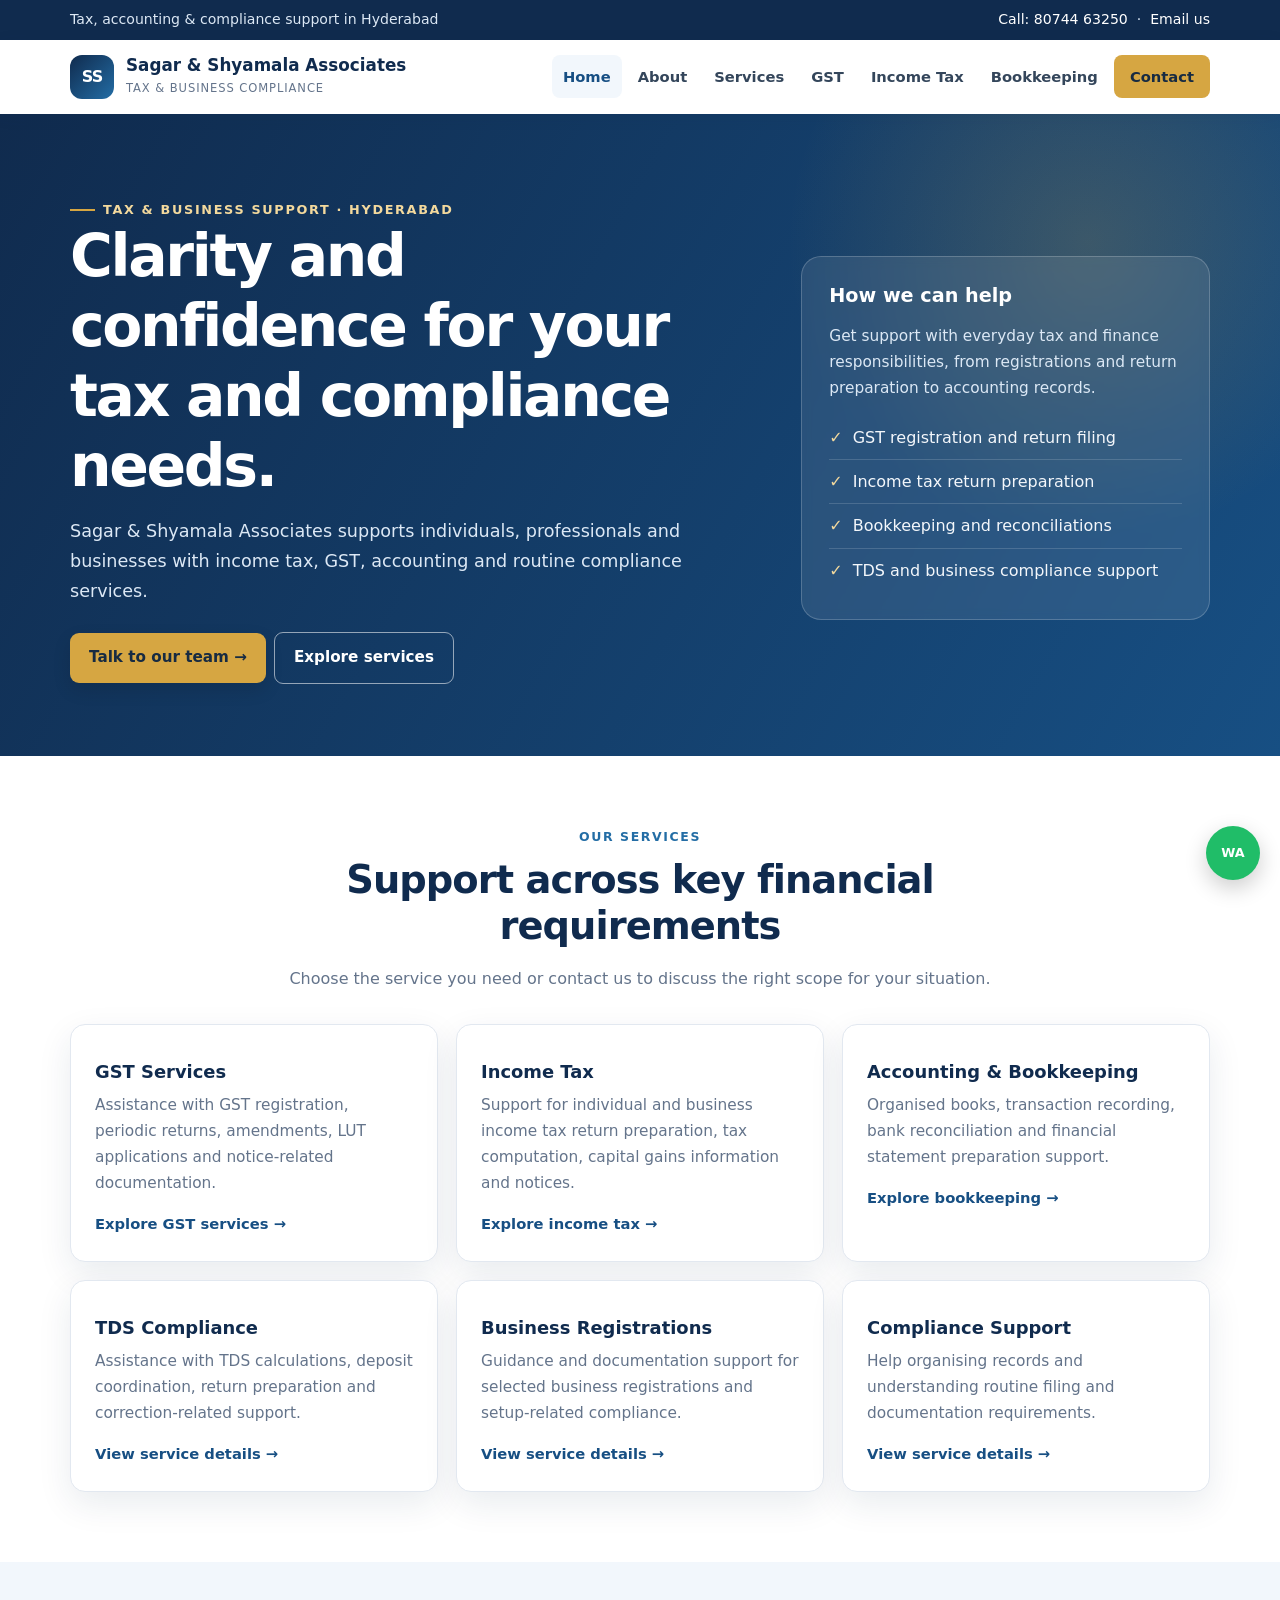
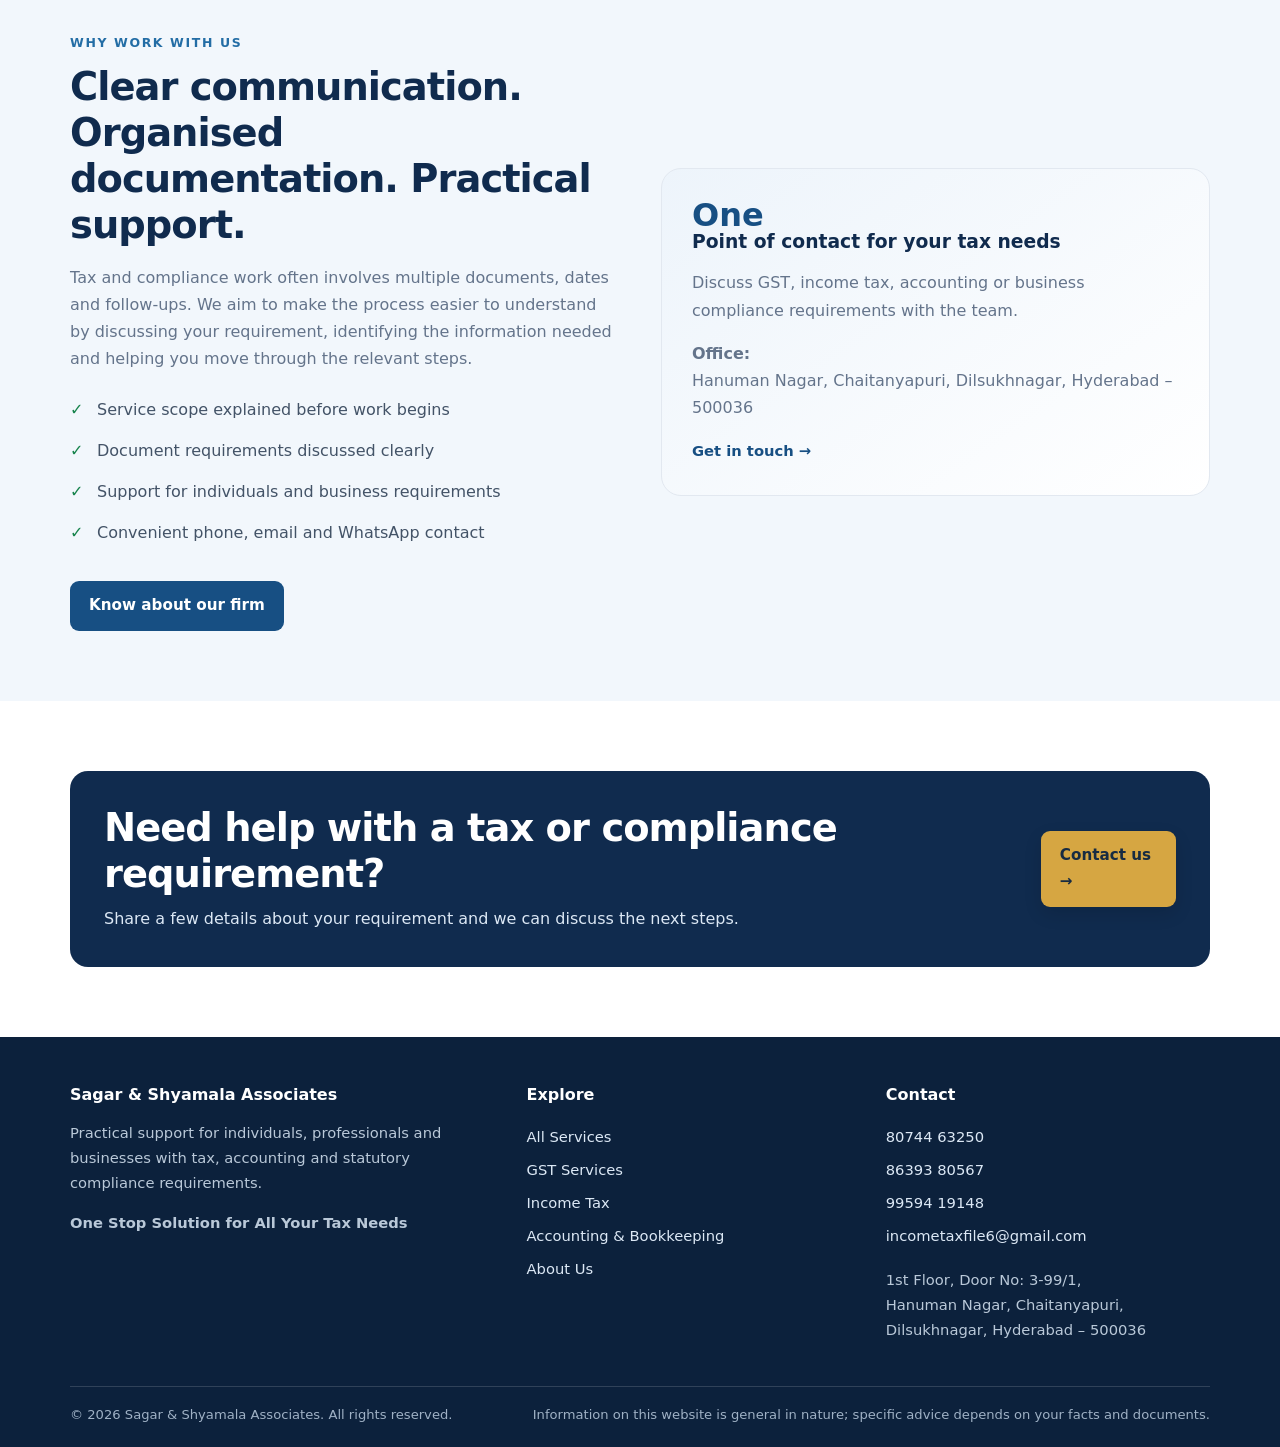
==== index.html @ 5c88f088 "Add files via upload" ====
<!doctype html>
<html lang="en">
<head>
<meta charset="utf-8">
<meta name="viewport" content="width=device-width, initial-scale=1">
<title>Tax, GST & Accounting Services | Sagar &amp; Shyamala Associates</title>
<meta name="description" content="Sagar & Shyamala Associates provides GST, income tax, bookkeeping and business compliance support in Hyderabad.">
<meta name="theme-color" content="#102b4e">
<link rel="stylesheet" href="assets/css/style.css">
<link rel="icon" href="data:image/svg+xml,%3Csvg xmlns='http://www.w3.org/2000/svg' viewBox='0 0 64 64'%3E%3Crect width='64' height='64' rx='14' fill='%23102b4e'/%3E%3Ctext x='50%25' y='55%25' font-size='24' text-anchor='middle' fill='white' font-family='Arial' font-weight='bold'%3ESS%3C/text%3E%3C/svg%3E">
</head>
<body>
<div class="topbar"><div class="container topbar-inner"><span>Tax, accounting &amp; compliance support in Hyderabad</span><span><a href="tel:+918074463250">Call: 80744 63250</a> &nbsp;·&nbsp; <a href="mailto:incometaxfile6@gmail.com">Email us</a></span></div></div>
<header class="site-header"><div class="container header-inner">
<a class="brand" href="index.html" aria-label="Sagar and Shyamala Associates home"><span class="brand-mark">SS</span><span><strong>Sagar &amp; Shyamala Associates</strong><small>Tax &amp; Business Compliance</small></span></a>
<button class="menu-toggle" type="button" aria-expanded="false" aria-controls="main-nav">Menu ☰</button>
<nav class="nav" id="main-nav" aria-label="Main navigation"><a href="index.html">Home</a><a href="about.html">About</a><a href="services.html">Services</a><a href="gst-services.html">GST</a><a href="income-tax.html">Income Tax</a><a href="bookkeeping.html">Bookkeeping</a><a href="contact.html" class="nav-cta">Contact</a></nav>
</div></header>
<main>
<section class="hero"><div class="container hero-grid"><div>
<span class="eyebrow">Tax &amp; business support · Hyderabad</span>
<h1>Clarity and confidence for your tax and compliance needs.</h1>
<p>Sagar &amp; Shyamala Associates supports individuals, professionals and businesses with income tax, GST, accounting and routine compliance services.</p>
<a class="btn" href="contact.html">Talk to our team →</a><a class="btn btn-outline" href="services.html">Explore services</a>
</div><aside class="hero-panel"><h3>How we can help</h3><p>Get support with everyday tax and finance responsibilities, from registrations and return preparation to accounting records.</p><ul class="hero-list"><li>GST registration and return filing</li><li>Income tax return preparation</li><li>Bookkeeping and reconciliations</li><li>TDS and business compliance support</li></ul></aside></div></section>
<section class="section"><div class="container"><div class="section-head center"><div class="kicker">Our services</div><h2>Support across key financial requirements</h2><p>Choose the service you need or contact us to discuss the right scope for your situation.</p></div>
<div class="grid">
<div class="card"><h3>GST Services</h3><p>Assistance with GST registration, periodic returns, amendments, LUT applications and notice-related documentation.</p><a class="card-link" href="gst-services.html">Explore GST services →</a></div>
<div class="card"><h3>Income Tax</h3><p>Support for individual and business income tax return preparation, tax computation, capital gains information and notices.</p><a class="card-link" href="income-tax.html">Explore income tax →</a></div>
<div class="card"><h3>Accounting &amp; Bookkeeping</h3><p>Organised books, transaction recording, bank reconciliation and financial statement preparation support.</p><a class="card-link" href="bookkeeping.html">Explore bookkeeping →</a></div>
<div class="card"><h3>TDS Compliance</h3><p>Assistance with TDS calculations, deposit coordination, return preparation and correction-related support.</p><a class="card-link" href="services.html#tds">View service details →</a></div>
<div class="card"><h3>Business Registrations</h3><p>Guidance and documentation support for selected business registrations and setup-related compliance.</p><a class="card-link" href="services.html#registrations">View service details →</a></div>
<div class="card"><h3>Compliance Support</h3><p>Help organising records and understanding routine filing and documentation requirements.</p><a class="card-link" href="services.html#compliance">View service details →</a></div>
</div></div></section>
<section class="section section-soft"><div class="container split"><div><div class="kicker">Why work with us</div><h2>Clear communication. Organised documentation. Practical support.</h2><p class="muted">Tax and compliance work often involves multiple documents, dates and follow-ups. We aim to make the process easier to understand by discussing your requirement, identifying the information needed and helping you move through the relevant steps.</p><ul class="tick-list"><li>Service scope explained before work begins</li><li>Document requirements discussed clearly</li><li>Support for individuals and business requirements</li><li>Convenient phone, email and WhatsApp contact</li></ul><a class="btn btn-blue spacer-top" href="about.html">Know about our firm</a></div><div class="feature-box"><div class="stat">One</div><h3>Point of contact for your tax needs</h3><p>Discuss GST, income tax, accounting or business compliance requirements with the team.</p><p><strong>Office:</strong><br>Hanuman Nagar, Chaitanyapuri, Dilsukhnagar, Hyderabad – 500036</p><a href="contact.html" class="card-link">Get in touch →</a></div></div></section>
<section class="section"><div class="container"><div class="callout"><div><h2>Need help with a tax or compliance requirement?</h2><p>Share a few details about your requirement and we can discuss the next steps.</p></div><a class="btn" href="contact.html">Contact us →</a></div></div></section>
</main>
<footer class="site-footer"><div class="container">
<div class="footer-grid">
<div><h3>Sagar &amp; Shyamala Associates</h3><p>Practical support for individuals, professionals and businesses with tax, accounting and statutory compliance requirements.</p><p><strong>One Stop Solution for All Your Tax Needs</strong></p></div>
<div><h3>Explore</h3><ul><li><a href="services.html">All Services</a></li><li><a href="gst-services.html">GST Services</a></li><li><a href="income-tax.html">Income Tax</a></li><li><a href="bookkeeping.html">Accounting &amp; Bookkeeping</a></li><li><a href="about.html">About Us</a></li></ul></div>
<div><h3>Contact</h3><ul><li><a href="tel:+918074463250">80744 63250</a></li><li><a href="tel:+918639380567">86393 80567</a></li><li><a href="tel:+919959419148">99594 19148</a></li><li><a href="mailto:incometaxfile6@gmail.com">incometaxfile6@gmail.com</a></li></ul><p>1st Floor, Door No: 3-99/1,<br>Hanuman Nagar, Chaitanyapuri,<br>Dilsukhnagar, Hyderabad – 500036</p></div>
</div><div class="footer-bottom"><span>© <span id="year">2026</span> Sagar &amp; Shyamala Associates. All rights reserved.</span><span>Information on this website is general in nature; specific advice depends on your facts and documents.</span></div>
</div></footer>
<a class="whatsapp" href="https://wa.me/918074463250" target="_blank" rel="noopener" aria-label="Chat with us on WhatsApp">WA</a>
<script src="assets/js/site.js" defer></script>
</body></html>
---- assets/css/style.css ----
:root{--navy:#102b4e;--blue:#174f83;--blue2:#236da5;--gold:#d6a642;--ink:#263445;--muted:#64748b;--pale:#f2f7fc;--line:#e2e8f0;--white:#fff;--green:#16834b;--shadow:0 12px 35px rgba(16,43,78,.09)}
*{box-sizing:border-box}html{scroll-behavior:smooth}body{margin:0;font-family:Inter,ui-sans-serif,system-ui,-apple-system,"Segoe UI",Arial,sans-serif;color:var(--ink);line-height:1.7;background:#fff}a{color:var(--blue);text-decoration:none}a:hover{color:var(--blue2)}img{max-width:100%}.container{width:min(1140px,calc(100% - 40px));margin-inline:auto}.topbar{background:var(--navy);color:#dce8f5;font-size:.88rem}.topbar-inner{display:flex;justify-content:space-between;gap:15px;flex-wrap:wrap;padding:8px 0}.topbar a{color:#fff}.site-header{background:#fff;position:sticky;top:0;z-index:20;box-shadow:0 3px 16px rgba(16,43,78,.07)}.header-inner{display:flex;align-items:center;justify-content:space-between;gap:25px;padding:15px 0}.brand{display:flex;align-items:center;gap:12px;color:var(--navy);min-width:240px}.brand-mark{width:44px;height:44px;border-radius:12px;background:linear-gradient(135deg,var(--navy),var(--blue2));color:#fff;display:grid;place-items:center;font-weight:800;letter-spacing:-1px}.brand strong{display:block;font-size:1.05rem;line-height:1.2}.brand small{display:block;color:var(--muted);font-size:.72rem;letter-spacing:.08em;text-transform:uppercase;margin-top:4px}.nav{display:flex;align-items:center;gap:5px;flex-wrap:wrap}.nav a{color:#34465b;padding:9px 11px;border-radius:8px;font-size:.92rem;font-weight:600}.nav a:hover,.nav a.active{background:var(--pale);color:var(--blue)}.nav .nav-cta{background:var(--gold);color:#172b42;padding-inline:16px}.nav .nav-cta:hover{background:#c8952f;color:#172b42}.menu-toggle{display:none;border:1px solid var(--line);background:#fff;color:var(--navy);border-radius:8px;padding:9px 12px;font-size:1rem}.hero{background:radial-gradient(circle at 85% 20%,rgba(214,166,66,.2),transparent 25%),linear-gradient(120deg,#102b4e,#174f83);color:#fff;padding:78px 0 72px;overflow:hidden}.hero-grid{display:grid;grid-template-columns:1.25fr .75fr;gap:50px;align-items:center}.eyebrow{display:inline-flex;align-items:center;gap:8px;color:#f3d99d;font-size:.8rem;font-weight:800;letter-spacing:.13em;text-transform:uppercase}.eyebrow:before{content:"";width:25px;height:2px;background:var(--gold)}h1,h2,h3{line-height:1.2;color:var(--navy);margin:0 0 16px}h1{font-size:clamp(2.2rem,5vw,3.65rem);letter-spacing:-.04em}.hero h1{color:#fff;max-width:720px}.hero p{color:#dce8f5;font-size:1.1rem;max-width:680px;margin:0 0 25px}.hero-panel{background:rgba(255,255,255,.09);border:1px solid rgba(255,255,255,.2);border-radius:20px;padding:27px;backdrop-filter:blur(5px)}.hero-panel h3{color:#fff;font-size:1.2rem}.hero-panel p{font-size:.96rem;margin-bottom:12px}.hero-list{padding:0;margin:15px 0 0;list-style:none}.hero-list li{padding:8px 0;color:#f4f7fb;border-bottom:1px solid rgba(255,255,255,.15)}.hero-list li:last-child{border:0}.hero-list li:before{content:"✓";color:#f3d99d;font-weight:900;margin-right:10px}.btn{display:inline-flex;align-items:center;justify-content:center;gap:8px;border:0;border-radius:9px;padding:12px 19px;font-weight:750;font-size:.95rem;background:var(--gold);color:#172b42;box-shadow:0 7px 18px rgba(0,0,0,.12)}.btn:hover{background:#e2b958;color:#172b42;transform:translateY(-1px)}.btn-outline{background:transparent;border:1px solid rgba(255,255,255,.55);color:#fff;box-shadow:none;margin-left:8px}.btn-outline:hover{background:rgba(255,255,255,.12);color:#fff}.btn-blue{background:var(--blue);color:#fff;box-shadow:none}.btn-blue:hover{background:var(--navy);color:#fff}.section{padding:70px 0}.section-soft{background:var(--pale)}.section-head{max-width:720px;margin-bottom:32px}.section-head.center{text-align:center;margin-inline:auto}.section-head p{color:var(--muted);margin:0}.kicker{font-size:.78rem;color:var(--blue2);font-weight:800;letter-spacing:.13em;text-transform:uppercase;margin-bottom:10px}.section h2{font-size:clamp(1.75rem,3vw,2.45rem);letter-spacing:-.025em}.grid{display:grid;grid-template-columns:repeat(3,1fr);gap:18px}.grid.two{grid-template-columns:repeat(2,1fr)}.card{background:#fff;border:1px solid var(--line);border-radius:15px;padding:24px;box-shadow:var(--shadow)}.card h3{font-size:1.12rem;margin:12px 0 9px}.card p{color:var(--muted);margin:0 0 14px;font-size:.96rem}.card-link{font-weight:750;font-size:.92rem}.icon-box{width:43px;height:43px;border-radius:12px;background:#eaf2fa;color:var(--blue);display:grid;place-items:center;font-size:1.25rem;font-weight:800}.tick-list{list-style:none;padding:0;margin:15px 0 0}.tick-list li{padding:7px 0 7px 27px;position:relative;color:#435367}.tick-list li:before{content:"✓";position:absolute;left:0;color:var(--green);font-weight:900}.split{display:grid;grid-template-columns:1fr 1fr;gap:42px;align-items:center}.feature-box{background:linear-gradient(145deg,#edf4fb,#fff);border:1px solid var(--line);border-radius:20px;padding:30px}.feature-box .stat{font-size:2rem;font-weight:850;color:var(--blue);line-height:1}.feature-box p{color:var(--muted)}.callout{background:var(--navy);color:#fff;border-radius:18px;padding:34px;display:flex;align-items:center;justify-content:space-between;gap:25px}.callout h2{color:#fff;margin-bottom:8px}.callout p{color:#dce8f5;margin:0}.page-hero{background:linear-gradient(120deg,#edf4fb,#f9fbfd);padding:54px 0}.page-hero h1{font-size:clamp(2rem,4vw,3rem);margin-bottom:12px}.page-hero p{max-width:760px;color:var(--muted);margin:0}.breadcrumbs{font-size:.86rem;color:var(--muted);margin-bottom:14px}.breadcrumbs a{color:var(--blue)}.content{max-width:850px}.content p{color:#536276}.content h2{font-size:1.55rem;margin-top:32px}.content h3{font-size:1.12rem;margin-top:22px}.notice{background:#fff8e8;border-left:4px solid var(--gold);padding:16px 18px;border-radius:0 9px 9px 0;color:#5c4b2b}.contact-grid{display:grid;grid-template-columns:.9fr 1.1fr;gap:25px}.contact-item{padding:17px 0;border-bottom:1px solid var(--line)}.contact-item:last-child{border:0}.contact-item strong{display:block;color:var(--navy);margin-bottom:4px}.contact-item span,.contact-item a{color:var(--muted)}.form-card label{display:block;font-weight:700;font-size:.9rem;color:var(--navy);margin:12px 0 6px}.form-card input,.form-card textarea,.form-card select{width:100%;padding:12px 13px;border:1px solid #cbd5e1;border-radius:8px;font:inherit;color:var(--ink);background:#fff}.form-card textarea{min-height:125px;resize:vertical}.form-card input:focus,.form-card textarea:focus,.form-card select:focus{outline:3px solid rgba(35,109,165,.15);border-color:var(--blue2)}.form-note{font-size:.83rem;color:var(--muted)}.faq{border-bottom:1px solid var(--line);padding:18px 0}.faq h3{font-size:1.03rem;margin:0 0 8px}.faq p{margin:0;color:var(--muted)}.site-footer{background:#0c213c;color:#d5e0ec;padding:48px 0 20px}.footer-grid{display:grid;grid-template-columns:1.3fr 1fr 1fr;gap:35px}.site-footer h3{color:#fff;font-size:1rem}.site-footer p,.site-footer li{color:#b9c8d8;font-size:.92rem}.site-footer ul{list-style:none;padding:0;margin:0}.site-footer li{padding:4px 0}.site-footer a{color:#dce8f5}.footer-bottom{border-top:1px solid rgba(255,255,255,.15);margin-top:30px;padding-top:17px;display:flex;justify-content:space-between;gap:15px;flex-wrap:wrap;font-size:.82rem;color:#9fb1c5}.whatsapp{position:fixed;right:20px;bottom:20px;width:54px;height:54px;border-radius:50%;background:#20bd68;color:#fff;display:grid;place-items:center;font-weight:900;font-size:.8rem;box-shadow:0 8px 22px rgba(0,0,0,.2);z-index:30}.whatsapp:hover{color:#fff;background:#159c53}.muted{color:var(--muted)}.spacer-top{margin-top:28px}.center{text-align:center}.small{font-size:.88rem}
@media(max-width:900px){.header-inner{align-items:flex-start}.menu-toggle{display:block;margin-left:auto}.nav{display:none;position:absolute;left:0;right:0;top:100%;background:#fff;padding:12px 20px 18px;box-shadow:0 12px 20px rgba(0,0,0,.1);flex-direction:column;align-items:stretch}.nav.open{display:flex}.nav a{padding:11px 12px}.hero-grid,.split,.contact-grid{grid-template-columns:1fr}.hero-grid{gap:28px}.hero{padding:58px 0}.grid{grid-template-columns:repeat(2,1fr)}.footer-grid{grid-template-columns:1fr 1fr}}
@media(max-width:600px){.container{width:min(100% - 30px,1140px)}.topbar-inner{font-size:.8rem}.brand{min-width:0}.brand strong{font-size:.94rem}.brand small{font-size:.62rem}.brand-mark{width:39px;height:39px}.grid,.grid.two,.footer-grid{grid-template-columns:1fr}.section{padding:52px 0}.hero{padding:48px 0}.hero p{font-size:1rem}.btn-outline{margin:10px 0 0}.callout{align-items:flex-start;flex-direction:column;padding:26px}.page-hero{padding:40px 0}.card{padding:21px}}
@media(prefers-reduced-motion:reduce){html{scroll-behavior:auto}*,*:before,*:after{transition:none!important}}
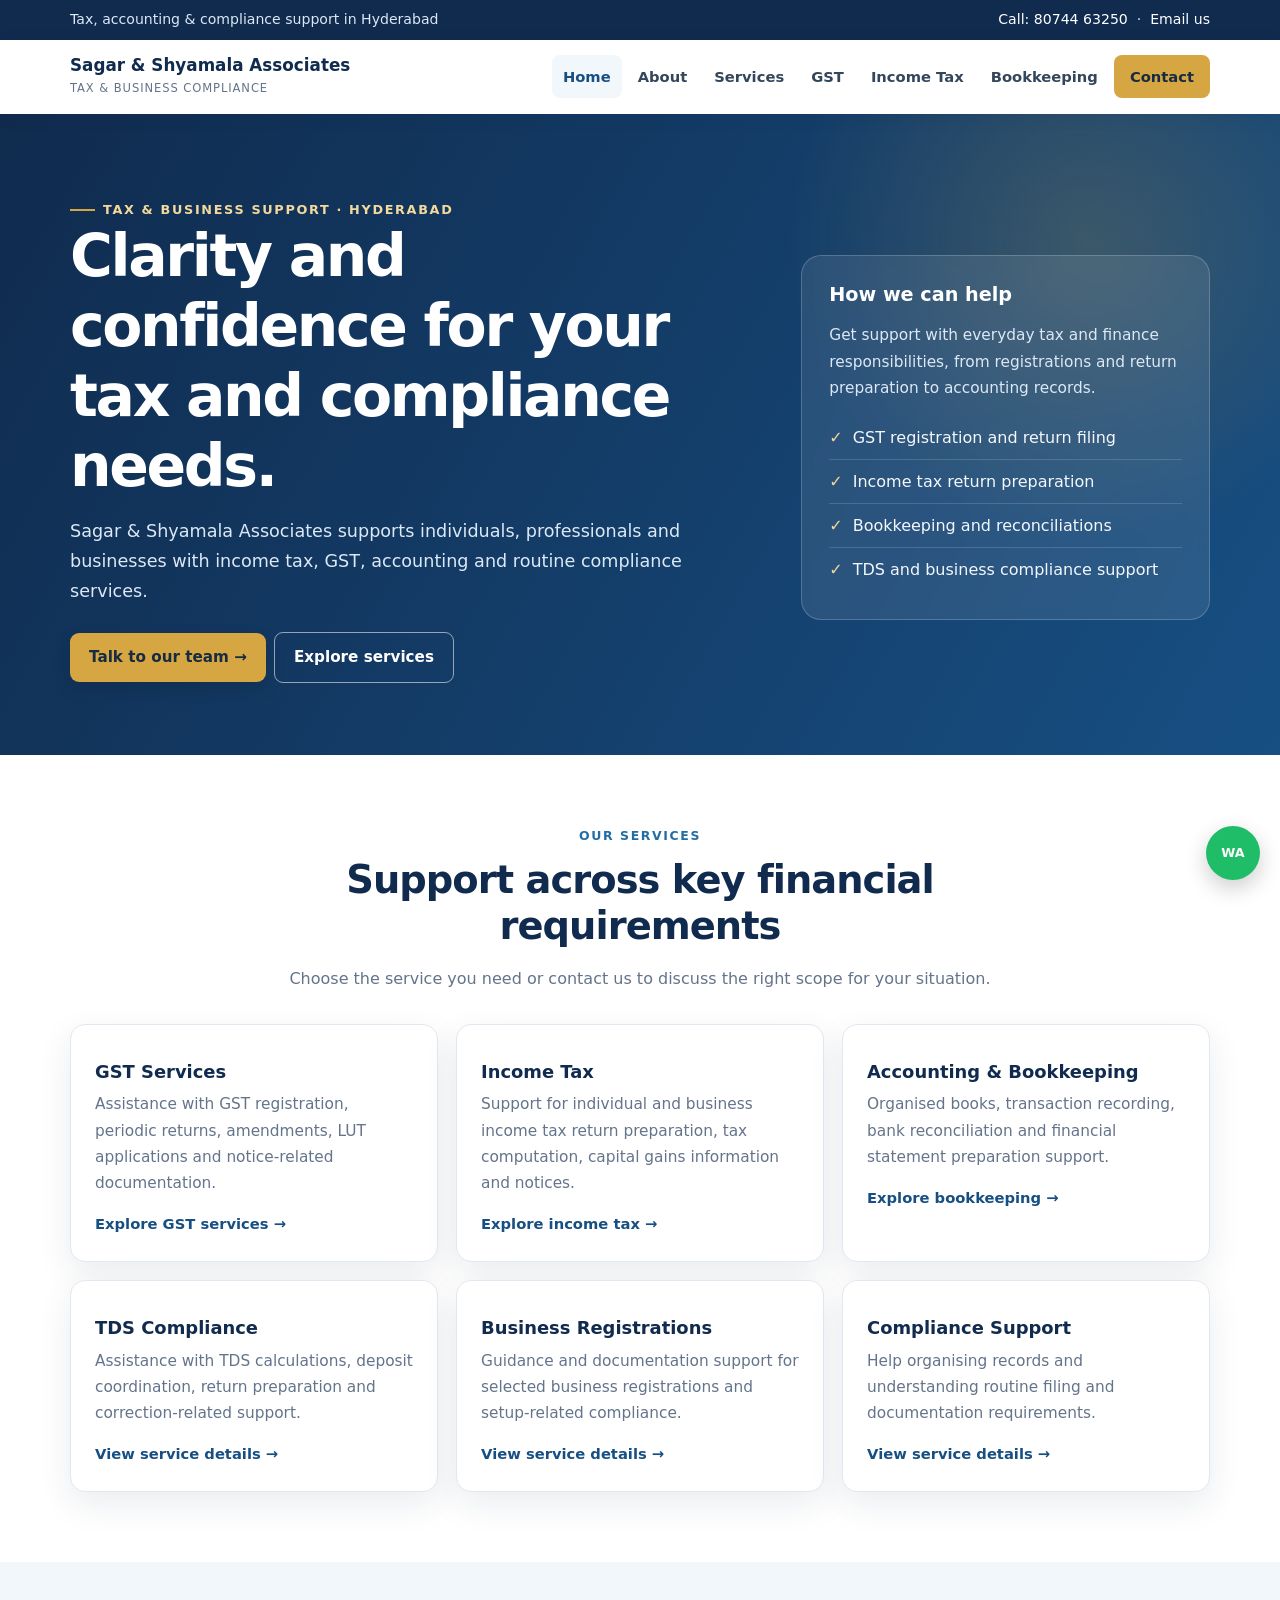
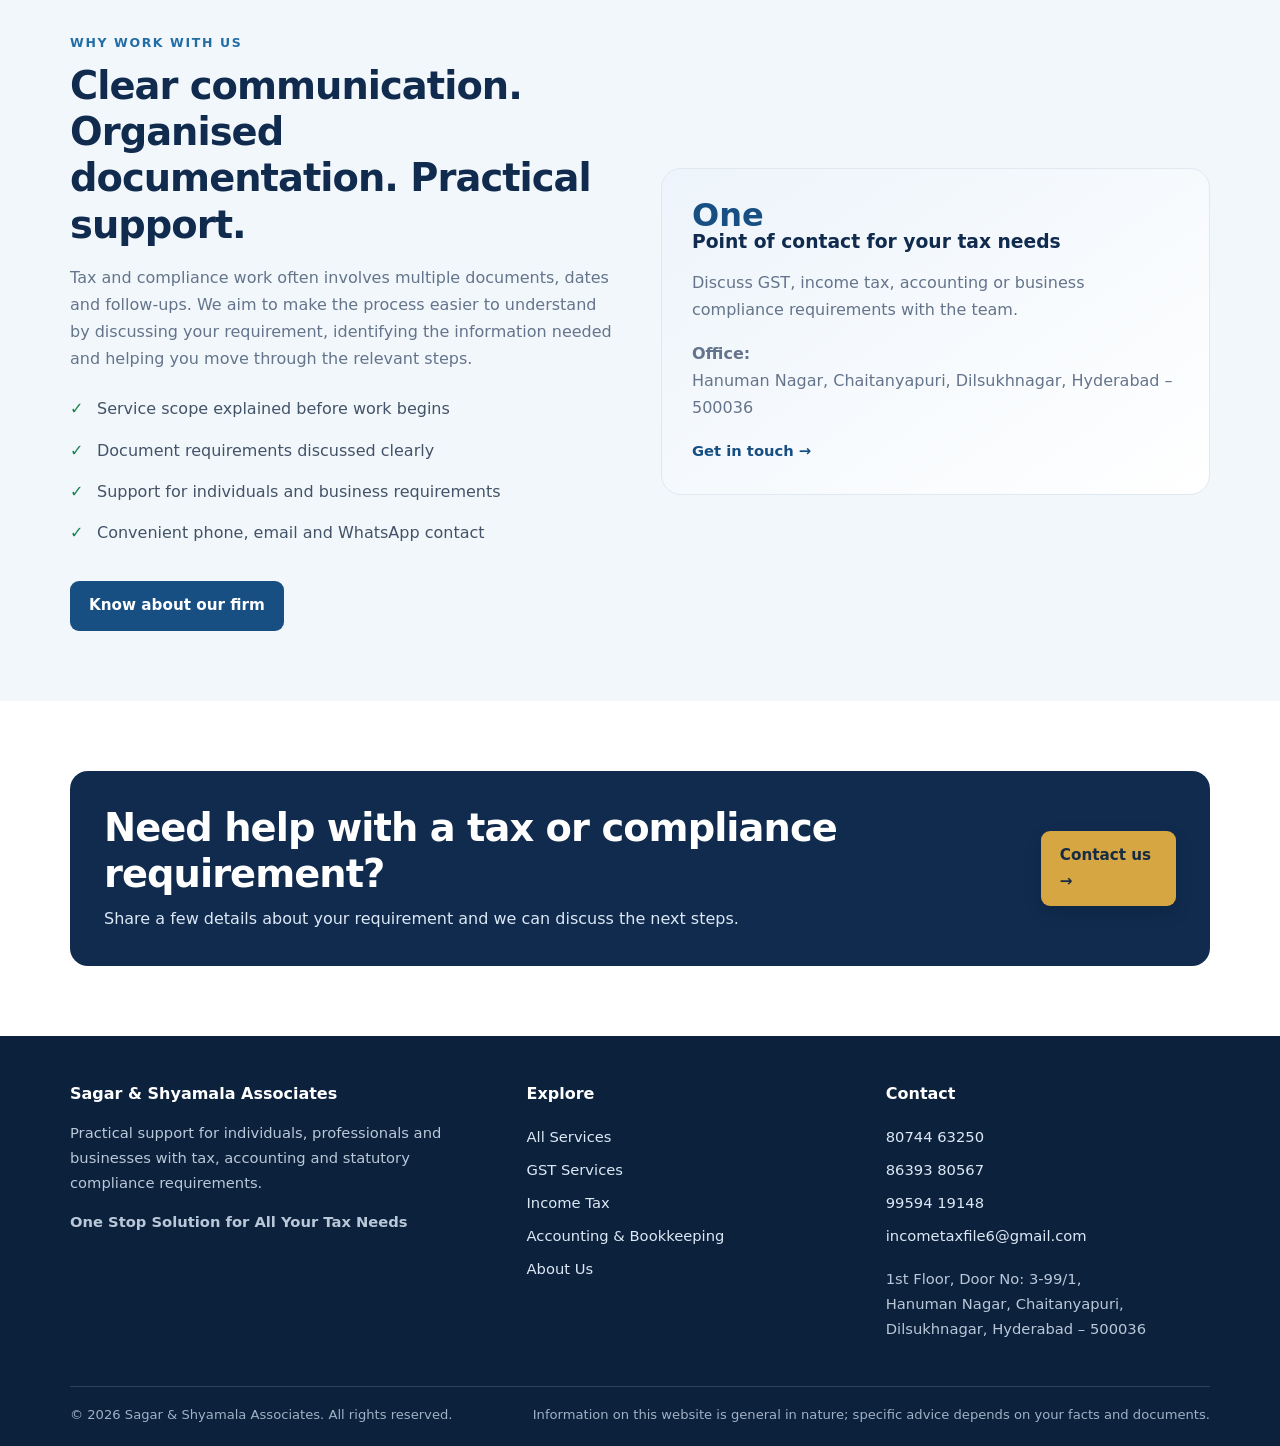
==== commit 5889fb90: "Update index.html" ====
--- a/index.html
+++ b/index.html
@@ -12,7 +12,7 @@
 <body>
 <div class="topbar"><div class="container topbar-inner"><span>Tax, accounting &amp; compliance support in Hyderabad</span><span><a href="tel:+918074463250">Call: 80744 63250</a> &nbsp;·&nbsp; <a href="mailto:incometaxfile6@gmail.com">Email us</a></span></div></div>
 <header class="site-header"><div class="container header-inner">
-<a class="brand" href="index.html" aria-label="Sagar and Shyamala Associates home"><span class="brand-mark">SS</span><span><strong>Sagar &amp; Shyamala Associates</strong><small>Tax &amp; Business Compliance</small></span></a>
+<a class="brand" href="index.html" aria-label="Sagar and Shyamala Associates home"><span><strong>Sagar &amp; Shyamala Associates</strong><small>Tax &amp; Business Compliance</small></span></a>
 <button class="menu-toggle" type="button" aria-expanded="false" aria-controls="main-nav">Menu ☰</button>
 <nav class="nav" id="main-nav" aria-label="Main navigation"><a href="index.html">Home</a><a href="about.html">About</a><a href="services.html">Services</a><a href="gst-services.html">GST</a><a href="income-tax.html">Income Tax</a><a href="bookkeeping.html">Bookkeeping</a><a href="contact.html" class="nav-cta">Contact</a></nav>
 </div></header>
@@ -44,4 +44,4 @@
 </div></footer>
 <a class="whatsapp" href="https://wa.me/918074463250" target="_blank" rel="noopener" aria-label="Chat with us on WhatsApp">WA</a>
 <script src="assets/js/site.js" defer></script>
-</body></html>+</body></html>
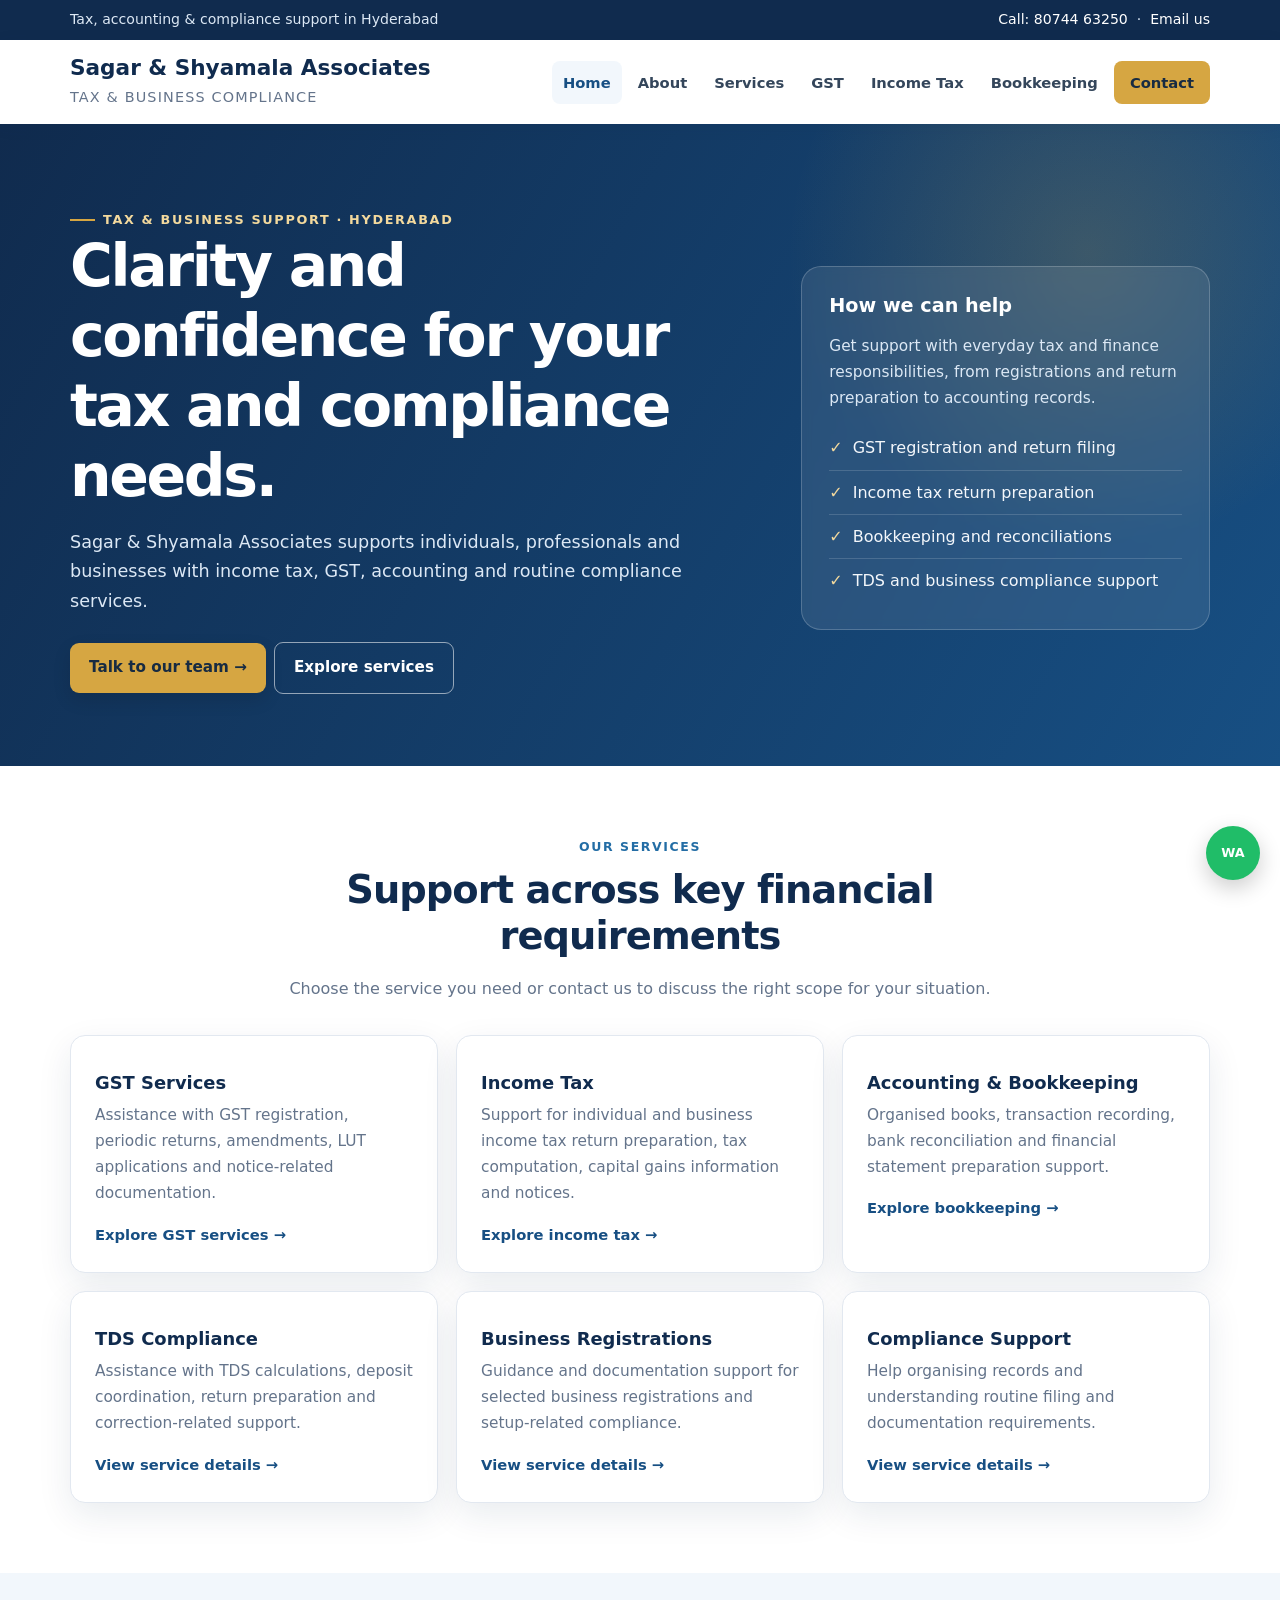
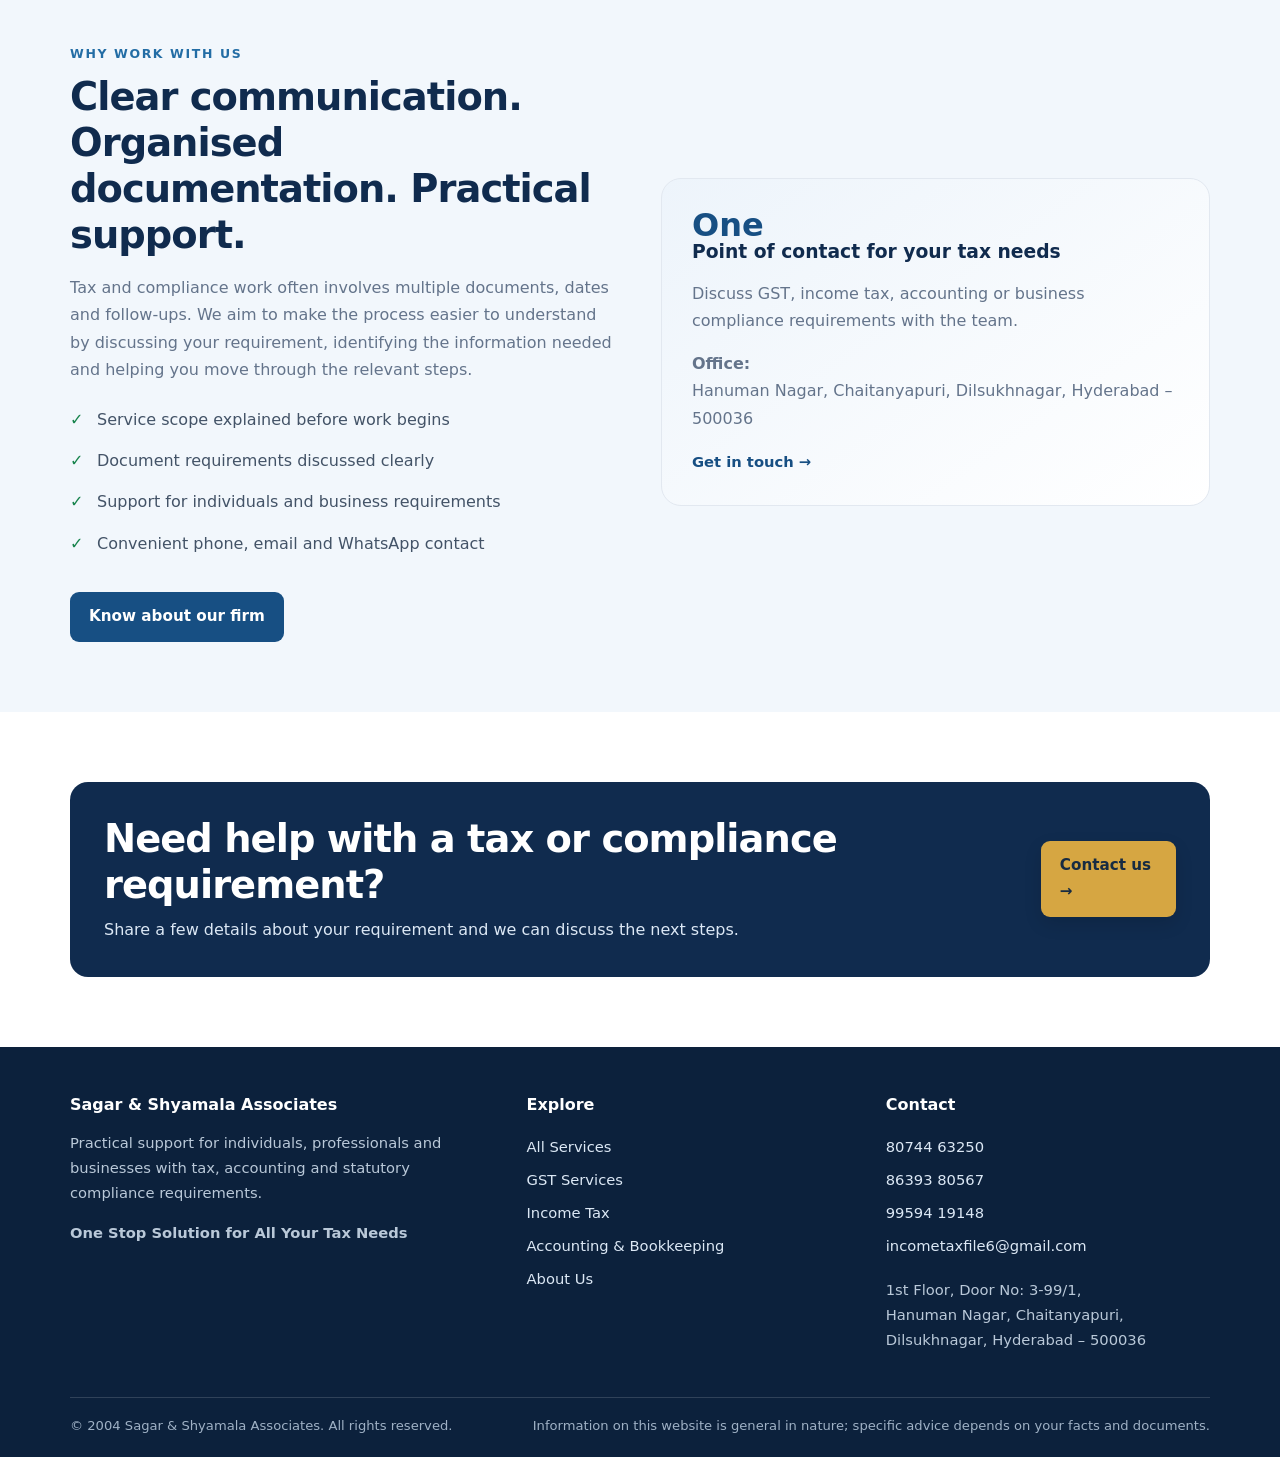
==== commit e6a4a3d1: "Update index.html" ====
--- a/index.html
+++ b/index.html
@@ -40,7 +40,7 @@
 <div><h3>Sagar &amp; Shyamala Associates</h3><p>Practical support for individuals, professionals and businesses with tax, accounting and statutory compliance requirements.</p><p><strong>One Stop Solution for All Your Tax Needs</strong></p></div>
 <div><h3>Explore</h3><ul><li><a href="services.html">All Services</a></li><li><a href="gst-services.html">GST Services</a></li><li><a href="income-tax.html">Income Tax</a></li><li><a href="bookkeeping.html">Accounting &amp; Bookkeeping</a></li><li><a href="about.html">About Us</a></li></ul></div>
 <div><h3>Contact</h3><ul><li><a href="tel:+918074463250">80744 63250</a></li><li><a href="tel:+918639380567">86393 80567</a></li><li><a href="tel:+919959419148">99594 19148</a></li><li><a href="mailto:incometaxfile6@gmail.com">incometaxfile6@gmail.com</a></li></ul><p>1st Floor, Door No: 3-99/1,<br>Hanuman Nagar, Chaitanyapuri,<br>Dilsukhnagar, Hyderabad – 500036</p></div>
-</div><div class="footer-bottom"><span>© <span id="year">2026</span> Sagar &amp; Shyamala Associates. All rights reserved.</span><span>Information on this website is general in nature; specific advice depends on your facts and documents.</span></div>
+</div><div class="footer-bottom"><span>© <span id="year">2004</span> Sagar &amp; Shyamala Associates. All rights reserved.</span><span>Information on this website is general in nature; specific advice depends on your facts and documents.</span></div>
 </div></footer>
 <a class="whatsapp" href="https://wa.me/918074463250" target="_blank" rel="noopener" aria-label="Chat with us on WhatsApp">WA</a>
 <script src="assets/js/site.js" defer></script>
--- a/assets/css/style.css
+++ b/assets/css/style.css
@@ -1,5 +1,5 @@
 :root{--navy:#102b4e;--blue:#174f83;--blue2:#236da5;--gold:#d6a642;--ink:#263445;--muted:#64748b;--pale:#f2f7fc;--line:#e2e8f0;--white:#fff;--green:#16834b;--shadow:0 12px 35px rgba(16,43,78,.09)}
-*{box-sizing:border-box}html{scroll-behavior:smooth}body{margin:0;font-family:Inter,ui-sans-serif,system-ui,-apple-system,"Segoe UI",Arial,sans-serif;color:var(--ink);line-height:1.7;background:#fff}a{color:var(--blue);text-decoration:none}a:hover{color:var(--blue2)}img{max-width:100%}.container{width:min(1140px,calc(100% - 40px));margin-inline:auto}.topbar{background:var(--navy);color:#dce8f5;font-size:.88rem}.topbar-inner{display:flex;justify-content:space-between;gap:15px;flex-wrap:wrap;padding:8px 0}.topbar a{color:#fff}.site-header{background:#fff;position:sticky;top:0;z-index:20;box-shadow:0 3px 16px rgba(16,43,78,.07)}.header-inner{display:flex;align-items:center;justify-content:space-between;gap:25px;padding:15px 0}.brand{display:flex;align-items:center;gap:12px;color:var(--navy);min-width:240px}.brand-mark{width:44px;height:44px;border-radius:12px;background:linear-gradient(135deg,var(--navy),var(--blue2));color:#fff;display:grid;place-items:center;font-weight:800;letter-spacing:-1px}.brand strong{display:block;font-size:1.05rem;line-height:1.2}.brand small{display:block;color:var(--muted);font-size:.72rem;letter-spacing:.08em;text-transform:uppercase;margin-top:4px}.nav{display:flex;align-items:center;gap:5px;flex-wrap:wrap}.nav a{color:#34465b;padding:9px 11px;border-radius:8px;font-size:.92rem;font-weight:600}.nav a:hover,.nav a.active{background:var(--pale);color:var(--blue)}.nav .nav-cta{background:var(--gold);color:#172b42;padding-inline:16px}.nav .nav-cta:hover{background:#c8952f;color:#172b42}.menu-toggle{display:none;border:1px solid var(--line);background:#fff;color:var(--navy);border-radius:8px;padding:9px 12px;font-size:1rem}.hero{background:radial-gradient(circle at 85% 20%,rgba(214,166,66,.2),transparent 25%),linear-gradient(120deg,#102b4e,#174f83);color:#fff;padding:78px 0 72px;overflow:hidden}.hero-grid{display:grid;grid-template-columns:1.25fr .75fr;gap:50px;align-items:center}.eyebrow{display:inline-flex;align-items:center;gap:8px;color:#f3d99d;font-size:.8rem;font-weight:800;letter-spacing:.13em;text-transform:uppercase}.eyebrow:before{content:"";width:25px;height:2px;background:var(--gold)}h1,h2,h3{line-height:1.2;color:var(--navy);margin:0 0 16px}h1{font-size:clamp(2.2rem,5vw,3.65rem);letter-spacing:-.04em}.hero h1{color:#fff;max-width:720px}.hero p{color:#dce8f5;font-size:1.1rem;max-width:680px;margin:0 0 25px}.hero-panel{background:rgba(255,255,255,.09);border:1px solid rgba(255,255,255,.2);border-radius:20px;padding:27px;backdrop-filter:blur(5px)}.hero-panel h3{color:#fff;font-size:1.2rem}.hero-panel p{font-size:.96rem;margin-bottom:12px}.hero-list{padding:0;margin:15px 0 0;list-style:none}.hero-list li{padding:8px 0;color:#f4f7fb;border-bottom:1px solid rgba(255,255,255,.15)}.hero-list li:last-child{border:0}.hero-list li:before{content:"✓";color:#f3d99d;font-weight:900;margin-right:10px}.btn{display:inline-flex;align-items:center;justify-content:center;gap:8px;border:0;border-radius:9px;padding:12px 19px;font-weight:750;font-size:.95rem;background:var(--gold);color:#172b42;box-shadow:0 7px 18px rgba(0,0,0,.12)}.btn:hover{background:#e2b958;color:#172b42;transform:translateY(-1px)}.btn-outline{background:transparent;border:1px solid rgba(255,255,255,.55);color:#fff;box-shadow:none;margin-left:8px}.btn-outline:hover{background:rgba(255,255,255,.12);color:#fff}.btn-blue{background:var(--blue);color:#fff;box-shadow:none}.btn-blue:hover{background:var(--navy);color:#fff}.section{padding:70px 0}.section-soft{background:var(--pale)}.section-head{max-width:720px;margin-bottom:32px}.section-head.center{text-align:center;margin-inline:auto}.section-head p{color:var(--muted);margin:0}.kicker{font-size:.78rem;color:var(--blue2);font-weight:800;letter-spacing:.13em;text-transform:uppercase;margin-bottom:10px}.section h2{font-size:clamp(1.75rem,3vw,2.45rem);letter-spacing:-.025em}.grid{display:grid;grid-template-columns:repeat(3,1fr);gap:18px}.grid.two{grid-template-columns:repeat(2,1fr)}.card{background:#fff;border:1px solid var(--line);border-radius:15px;padding:24px;box-shadow:var(--shadow)}.card h3{font-size:1.12rem;margin:12px 0 9px}.card p{color:var(--muted);margin:0 0 14px;font-size:.96rem}.card-link{font-weight:750;font-size:.92rem}.icon-box{width:43px;height:43px;border-radius:12px;background:#eaf2fa;color:var(--blue);display:grid;place-items:center;font-size:1.25rem;font-weight:800}.tick-list{list-style:none;padding:0;margin:15px 0 0}.tick-list li{padding:7px 0 7px 27px;position:relative;color:#435367}.tick-list li:before{content:"✓";position:absolute;left:0;color:var(--green);font-weight:900}.split{display:grid;grid-template-columns:1fr 1fr;gap:42px;align-items:center}.feature-box{background:linear-gradient(145deg,#edf4fb,#fff);border:1px solid var(--line);border-radius:20px;padding:30px}.feature-box .stat{font-size:2rem;font-weight:850;color:var(--blue);line-height:1}.feature-box p{color:var(--muted)}.callout{background:var(--navy);color:#fff;border-radius:18px;padding:34px;display:flex;align-items:center;justify-content:space-between;gap:25px}.callout h2{color:#fff;margin-bottom:8px}.callout p{color:#dce8f5;margin:0}.page-hero{background:linear-gradient(120deg,#edf4fb,#f9fbfd);padding:54px 0}.page-hero h1{font-size:clamp(2rem,4vw,3rem);margin-bottom:12px}.page-hero p{max-width:760px;color:var(--muted);margin:0}.breadcrumbs{font-size:.86rem;color:var(--muted);margin-bottom:14px}.breadcrumbs a{color:var(--blue)}.content{max-width:850px}.content p{color:#536276}.content h2{font-size:1.55rem;margin-top:32px}.content h3{font-size:1.12rem;margin-top:22px}.notice{background:#fff8e8;border-left:4px solid var(--gold);padding:16px 18px;border-radius:0 9px 9px 0;color:#5c4b2b}.contact-grid{display:grid;grid-template-columns:.9fr 1.1fr;gap:25px}.contact-item{padding:17px 0;border-bottom:1px solid var(--line)}.contact-item:last-child{border:0}.contact-item strong{display:block;color:var(--navy);margin-bottom:4px}.contact-item span,.contact-item a{color:var(--muted)}.form-card label{display:block;font-weight:700;font-size:.9rem;color:var(--navy);margin:12px 0 6px}.form-card input,.form-card textarea,.form-card select{width:100%;padding:12px 13px;border:1px solid #cbd5e1;border-radius:8px;font:inherit;color:var(--ink);background:#fff}.form-card textarea{min-height:125px;resize:vertical}.form-card input:focus,.form-card textarea:focus,.form-card select:focus{outline:3px solid rgba(35,109,165,.15);border-color:var(--blue2)}.form-note{font-size:.83rem;color:var(--muted)}.faq{border-bottom:1px solid var(--line);padding:18px 0}.faq h3{font-size:1.03rem;margin:0 0 8px}.faq p{margin:0;color:var(--muted)}.site-footer{background:#0c213c;color:#d5e0ec;padding:48px 0 20px}.footer-grid{display:grid;grid-template-columns:1.3fr 1fr 1fr;gap:35px}.site-footer h3{color:#fff;font-size:1rem}.site-footer p,.site-footer li{color:#b9c8d8;font-size:.92rem}.site-footer ul{list-style:none;padding:0;margin:0}.site-footer li{padding:4px 0}.site-footer a{color:#dce8f5}.footer-bottom{border-top:1px solid rgba(255,255,255,.15);margin-top:30px;padding-top:17px;display:flex;justify-content:space-between;gap:15px;flex-wrap:wrap;font-size:.82rem;color:#9fb1c5}.whatsapp{position:fixed;right:20px;bottom:20px;width:54px;height:54px;border-radius:50%;background:#20bd68;color:#fff;display:grid;place-items:center;font-weight:900;font-size:.8rem;box-shadow:0 8px 22px rgba(0,0,0,.2);z-index:30}.whatsapp:hover{color:#fff;background:#159c53}.muted{color:var(--muted)}.spacer-top{margin-top:28px}.center{text-align:center}.small{font-size:.88rem}
+*{box-sizing:border-box}html{scroll-behavior:smooth}body{margin:0;font-family:Inter,ui-sans-serif,system-ui,-apple-system,"Segoe UI",Arial,sans-serif;color:var(--ink);line-height:1.7;background:#fff}a{color:var(--blue);text-decoration:none}a:hover{color:var(--blue2)}img{max-width:100%}.container{width:min(1140px,calc(100% - 40px));margin-inline:auto}.topbar{background:var(--navy);color:#dce8f5;font-size:.88rem}.topbar-inner{display:flex;justify-content:space-between;gap:15px;flex-wrap:wrap;padding:8px 0}.topbar a{color:#fff}.site-header{background:#fff;position:sticky;top:0;z-index:20;box-shadow:0 3px 16px rgba(16,43,78,.07)}.header-inner{display:flex;align-items:center;justify-content:space-between;gap:25px;padding:15px 0}.brand{display:flex;align-items:center;gap:12px;color:var(--navy);min-width:240px}.brand-mark{width:44px;height:44px;border-radius:12px;background:linear-gradient(135deg,var(--navy),var(--blue2));color:#fff;display:grid;place-items:center;font-weight:800;letter-spacing:-1px}.brand strong{display:block;font-size:1.35rem;line-height:1.2}.brand small{display:block;color:var(--muted);font-size:.90rem;letter-spacing:.08em;text-transform:uppercase;margin-top:4px}.nav{display:flex;align-items:center;gap:5px;flex-wrap:wrap}.nav a{color:#34465b;padding:9px 11px;border-radius:8px;font-size:.92rem;font-weight:600}.nav a:hover,.nav a.active{background:var(--pale);color:var(--blue)}.nav .nav-cta{background:var(--gold);color:#172b42;padding-inline:16px}.nav .nav-cta:hover{background:#c8952f;color:#172b42}.menu-toggle{display:none;border:1px solid var(--line);background:#fff;color:var(--navy);border-radius:8px;padding:9px 12px;font-size:1rem}.hero{background:radial-gradient(circle at 85% 20%,rgba(214,166,66,.2),transparent 25%),linear-gradient(120deg,#102b4e,#174f83);color:#fff;padding:78px 0 72px;overflow:hidden}.hero-grid{display:grid;grid-template-columns:1.25fr .75fr;gap:50px;align-items:center}.eyebrow{display:inline-flex;align-items:center;gap:8px;color:#f3d99d;font-size:.8rem;font-weight:800;letter-spacing:.13em;text-transform:uppercase}.eyebrow:before{content:"";width:25px;height:2px;background:var(--gold)}h1,h2,h3{line-height:1.2;color:var(--navy);margin:0 0 16px}h1{font-size:clamp(2.2rem,5vw,3.65rem);letter-spacing:-.04em}.hero h1{color:#fff;max-width:720px}.hero p{color:#dce8f5;font-size:1.1rem;max-width:680px;margin:0 0 25px}.hero-panel{background:rgba(255,255,255,.09);border:1px solid rgba(255,255,255,.2);border-radius:20px;padding:27px;backdrop-filter:blur(5px)}.hero-panel h3{color:#fff;font-size:1.2rem}.hero-panel p{font-size:.96rem;margin-bottom:12px}.hero-list{padding:0;margin:15px 0 0;list-style:none}.hero-list li{padding:8px 0;color:#f4f7fb;border-bottom:1px solid rgba(255,255,255,.15)}.hero-list li:last-child{border:0}.hero-list li:before{content:"✓";color:#f3d99d;font-weight:900;margin-right:10px}.btn{display:inline-flex;align-items:center;justify-content:center;gap:8px;border:0;border-radius:9px;padding:12px 19px;font-weight:750;font-size:.95rem;background:var(--gold);color:#172b42;box-shadow:0 7px 18px rgba(0,0,0,.12)}.btn:hover{background:#e2b958;color:#172b42;transform:translateY(-1px)}.btn-outline{background:transparent;border:1px solid rgba(255,255,255,.55);color:#fff;box-shadow:none;margin-left:8px}.btn-outline:hover{background:rgba(255,255,255,.12);color:#fff}.btn-blue{background:var(--blue);color:#fff;box-shadow:none}.btn-blue:hover{background:var(--navy);color:#fff}.section{padding:70px 0}.section-soft{background:var(--pale)}.section-head{max-width:720px;margin-bottom:32px}.section-head.center{text-align:center;margin-inline:auto}.section-head p{color:var(--muted);margin:0}.kicker{font-size:.78rem;color:var(--blue2);font-weight:800;letter-spacing:.13em;text-transform:uppercase;margin-bottom:10px}.section h2{font-size:clamp(1.75rem,3vw,2.45rem);letter-spacing:-.025em}.grid{display:grid;grid-template-columns:repeat(3,1fr);gap:18px}.grid.two{grid-template-columns:repeat(2,1fr)}.card{background:#fff;border:1px solid var(--line);border-radius:15px;padding:24px;box-shadow:var(--shadow)}.card h3{font-size:1.12rem;margin:12px 0 9px}.card p{color:var(--muted);margin:0 0 14px;font-size:.96rem}.card-link{font-weight:750;font-size:.92rem}.icon-box{width:43px;height:43px;border-radius:12px;background:#eaf2fa;color:var(--blue);display:grid;place-items:center;font-size:1.25rem;font-weight:800}.tick-list{list-style:none;padding:0;margin:15px 0 0}.tick-list li{padding:7px 0 7px 27px;position:relative;color:#435367}.tick-list li:before{content:"✓";position:absolute;left:0;color:var(--green);font-weight:900}.split{display:grid;grid-template-columns:1fr 1fr;gap:42px;align-items:center}.feature-box{background:linear-gradient(145deg,#edf4fb,#fff);border:1px solid var(--line);border-radius:20px;padding:30px}.feature-box .stat{font-size:2rem;font-weight:850;color:var(--blue);line-height:1}.feature-box p{color:var(--muted)}.callout{background:var(--navy);color:#fff;border-radius:18px;padding:34px;display:flex;align-items:center;justify-content:space-between;gap:25px}.callout h2{color:#fff;margin-bottom:8px}.callout p{color:#dce8f5;margin:0}.page-hero{background:linear-gradient(120deg,#edf4fb,#f9fbfd);padding:54px 0}.page-hero h1{font-size:clamp(2rem,4vw,3rem);margin-bottom:12px}.page-hero p{max-width:760px;color:var(--muted);margin:0}.breadcrumbs{font-size:.86rem;color:var(--muted);margin-bottom:14px}.breadcrumbs a{color:var(--blue)}.content{max-width:850px}.content p{color:#536276}.content h2{font-size:1.55rem;margin-top:32px}.content h3{font-size:1.12rem;margin-top:22px}.notice{background:#fff8e8;border-left:4px solid var(--gold);padding:16px 18px;border-radius:0 9px 9px 0;color:#5c4b2b}.contact-grid{display:grid;grid-template-columns:.9fr 1.1fr;gap:25px}.contact-item{padding:17px 0;border-bottom:1px solid var(--line)}.contact-item:last-child{border:0}.contact-item strong{display:block;color:var(--navy);margin-bottom:4px}.contact-item span,.contact-item a{color:var(--muted)}.form-card label{display:block;font-weight:700;font-size:.9rem;color:var(--navy);margin:12px 0 6px}.form-card input,.form-card textarea,.form-card select{width:100%;padding:12px 13px;border:1px solid #cbd5e1;border-radius:8px;font:inherit;color:var(--ink);background:#fff}.form-card textarea{min-height:125px;resize:vertical}.form-card input:focus,.form-card textarea:focus,.form-card select:focus{outline:3px solid rgba(35,109,165,.15);border-color:var(--blue2)}.form-note{font-size:.83rem;color:var(--muted)}.faq{border-bottom:1px solid var(--line);padding:18px 0}.faq h3{font-size:1.03rem;margin:0 0 8px}.faq p{margin:0;color:var(--muted)}.site-footer{background:#0c213c;color:#d5e0ec;padding:48px 0 20px}.footer-grid{display:grid;grid-template-columns:1.3fr 1fr 1fr;gap:35px}.site-footer h3{color:#fff;font-size:1rem}.site-footer p,.site-footer li{color:#b9c8d8;font-size:.92rem}.site-footer ul{list-style:none;padding:0;margin:0}.site-footer li{padding:4px 0}.site-footer a{color:#dce8f5}.footer-bottom{border-top:1px solid rgba(255,255,255,.15);margin-top:30px;padding-top:17px;display:flex;justify-content:space-between;gap:15px;flex-wrap:wrap;font-size:.82rem;color:#9fb1c5}.whatsapp{position:fixed;right:20px;bottom:20px;width:54px;height:54px;border-radius:50%;background:#20bd68;color:#fff;display:grid;place-items:center;font-weight:900;font-size:.8rem;box-shadow:0 8px 22px rgba(0,0,0,.2);z-index:30}.whatsapp:hover{color:#fff;background:#159c53}.muted{color:var(--muted)}.spacer-top{margin-top:28px}.center{text-align:center}.small{font-size:.88rem}
 @media(max-width:900px){.header-inner{align-items:flex-start}.menu-toggle{display:block;margin-left:auto}.nav{display:none;position:absolute;left:0;right:0;top:100%;background:#fff;padding:12px 20px 18px;box-shadow:0 12px 20px rgba(0,0,0,.1);flex-direction:column;align-items:stretch}.nav.open{display:flex}.nav a{padding:11px 12px}.hero-grid,.split,.contact-grid{grid-template-columns:1fr}.hero-grid{gap:28px}.hero{padding:58px 0}.grid{grid-template-columns:repeat(2,1fr)}.footer-grid{grid-template-columns:1fr 1fr}}
-@media(max-width:600px){.container{width:min(100% - 30px,1140px)}.topbar-inner{font-size:.8rem}.brand{min-width:0}.brand strong{font-size:.94rem}.brand small{font-size:.62rem}.brand-mark{width:39px;height:39px}.grid,.grid.two,.footer-grid{grid-template-columns:1fr}.section{padding:52px 0}.hero{padding:48px 0}.hero p{font-size:1rem}.btn-outline{margin:10px 0 0}.callout{align-items:flex-start;flex-direction:column;padding:26px}.page-hero{padding:40px 0}.card{padding:21px}}
+@media(max-width:600px){.container{width:min(100% - 30px,1140px)}.topbar-inner{font-size:.8rem}.brand{min-width:0}.brand strong{font-size:1.10rem}.brand small{font-size:.62rem}.brand-mark{width:39px;height:39px}.grid,.grid.two,.footer-grid{grid-template-columns:1fr}.section{padding:52px 0}.hero{padding:48px 0}.hero p{font-size:1rem}.btn-outline{margin:10px 0 0}.callout{align-items:flex-start;flex-direction:column;padding:26px}.page-hero{padding:40px 0}.card{padding:21px}}
 @media(prefers-reduced-motion:reduce){html{scroll-behavior:auto}*,*:before,*:after{transition:none!important}}
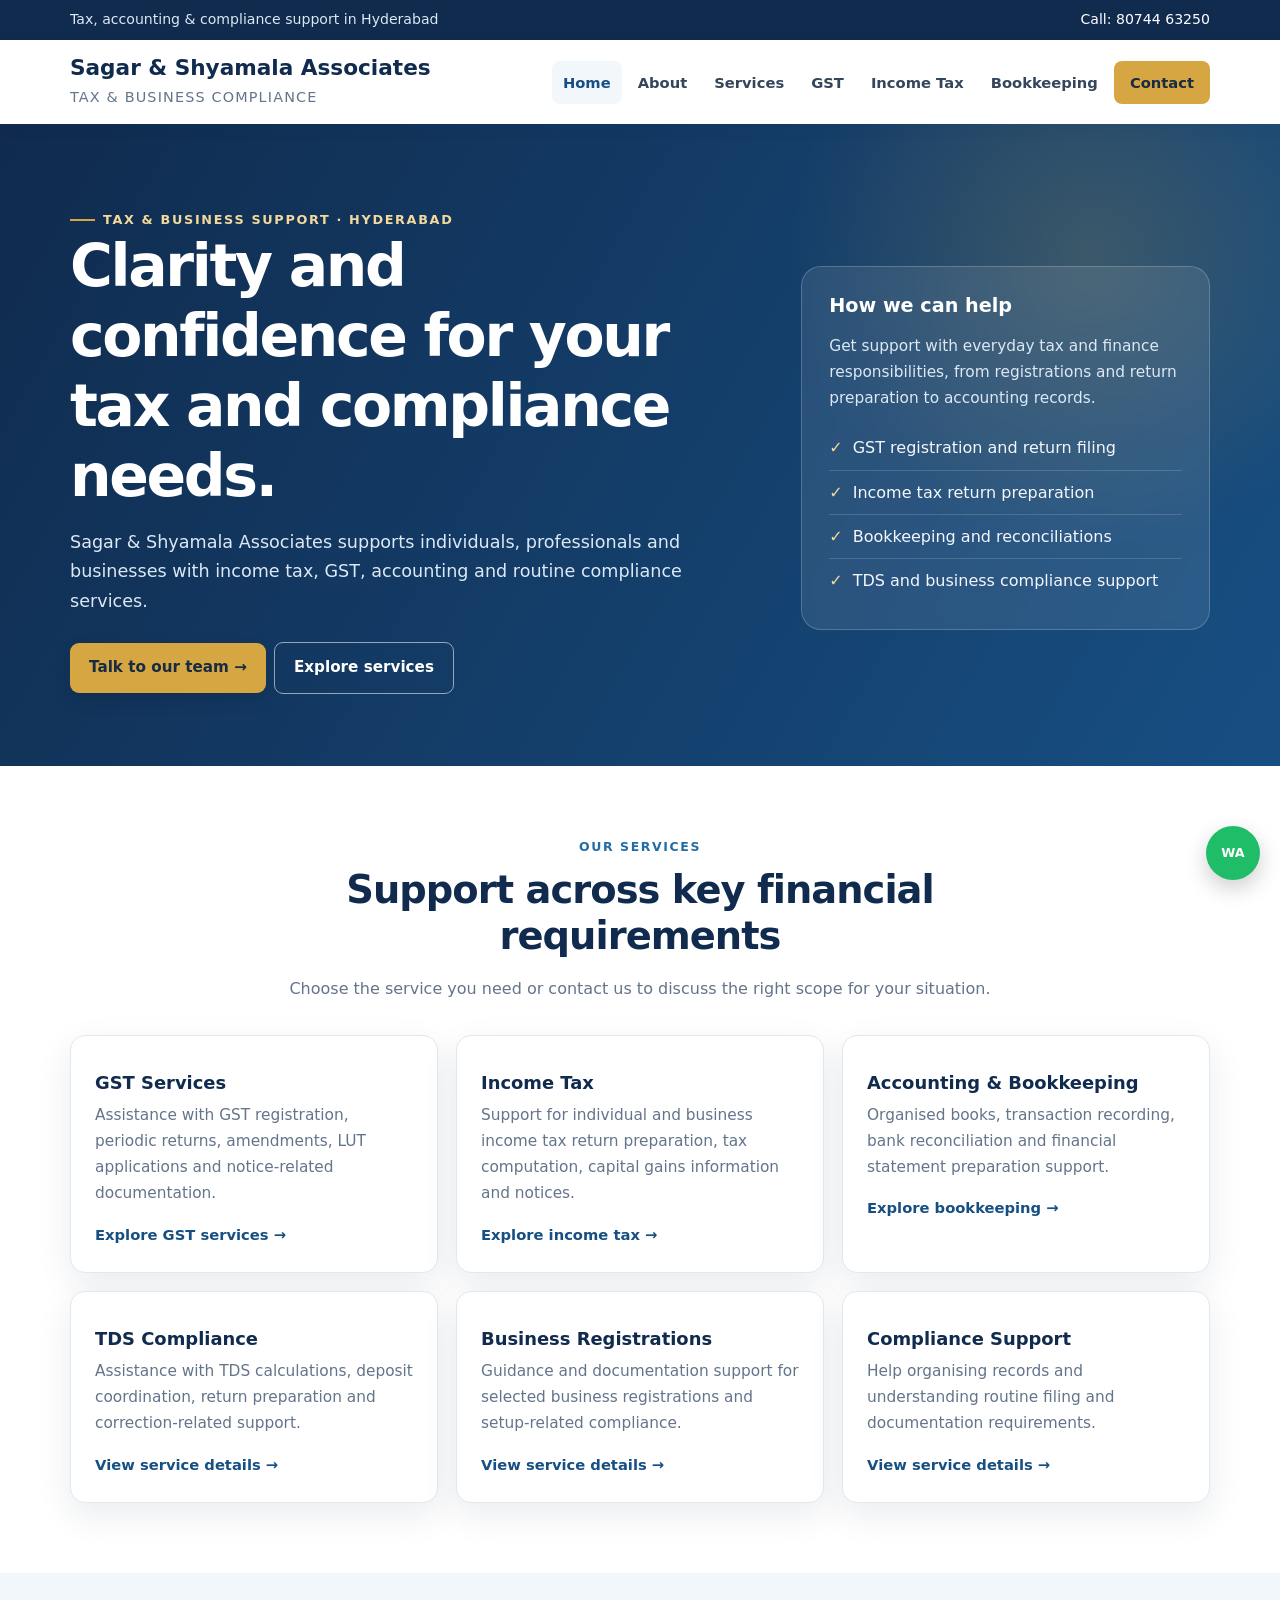
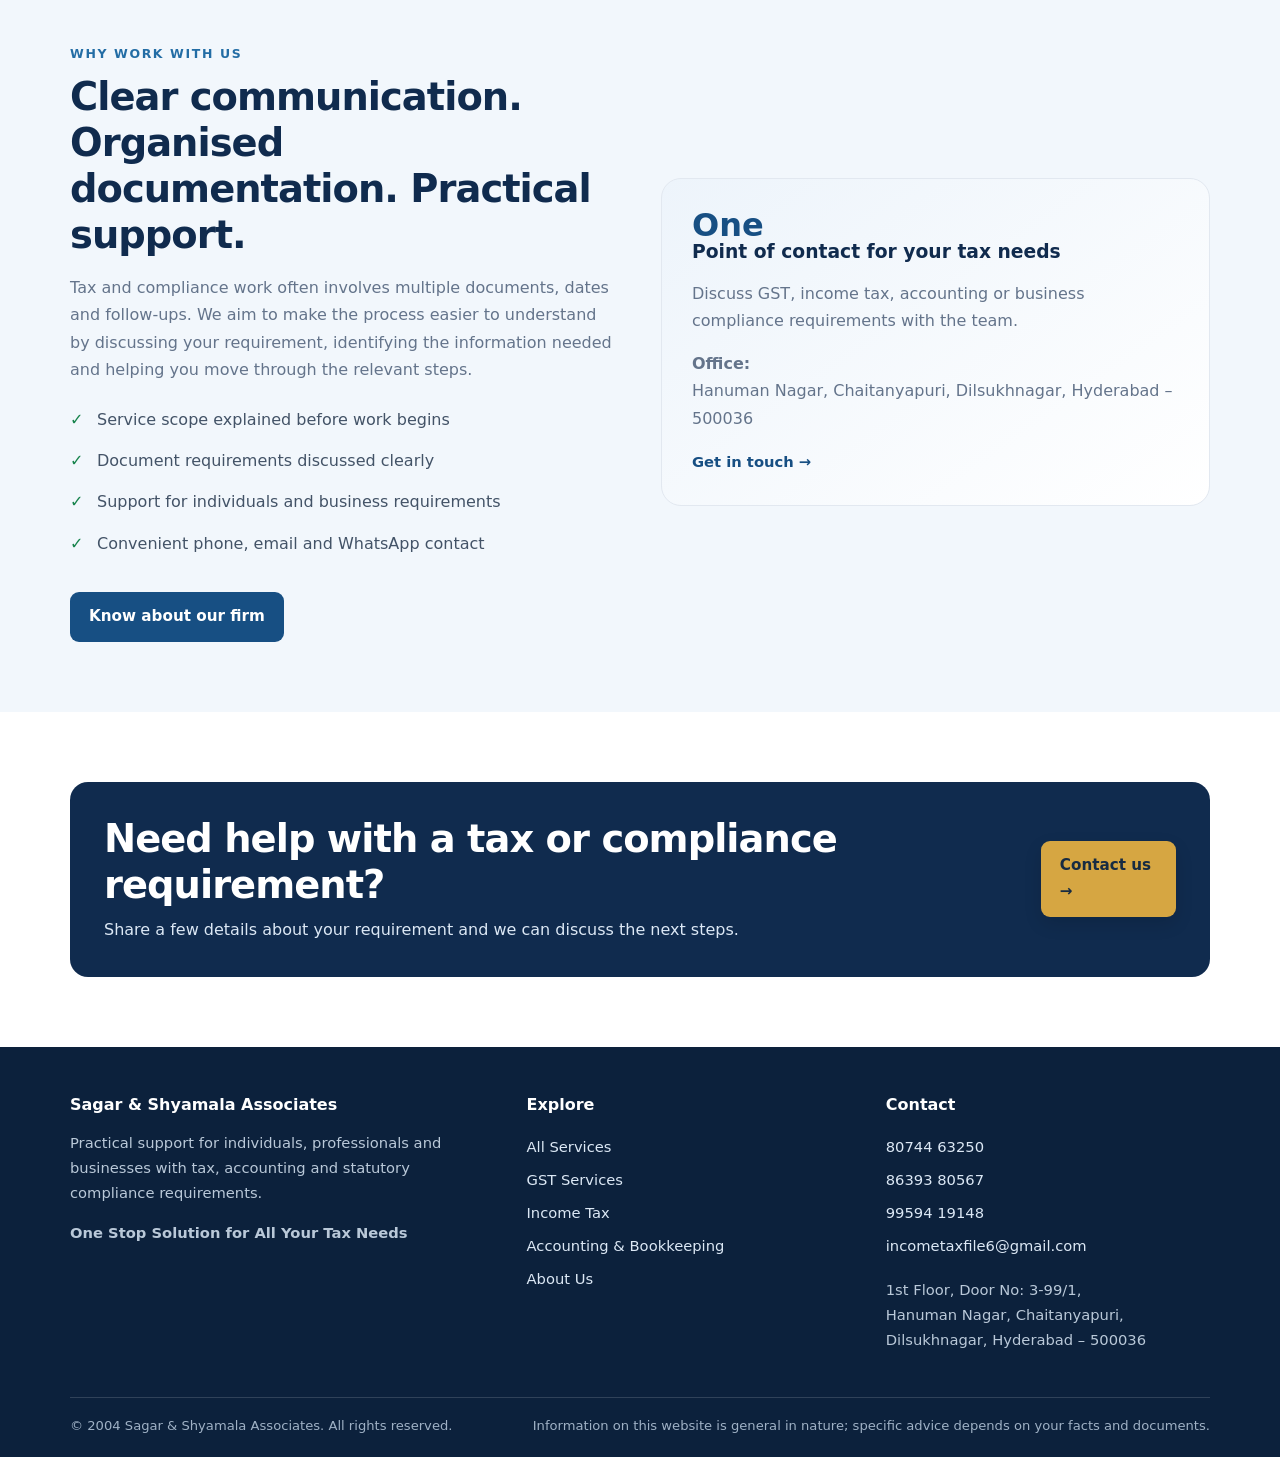
==== commit a437d33e: "Update index.html" ====
--- a/index.html
+++ b/index.html
@@ -10,7 +10,7 @@
 <link rel="icon" href="data:image/svg+xml,%3Csvg xmlns='http://www.w3.org/2000/svg' viewBox='0 0 64 64'%3E%3Crect width='64' height='64' rx='14' fill='%23102b4e'/%3E%3Ctext x='50%25' y='55%25' font-size='24' text-anchor='middle' fill='white' font-family='Arial' font-weight='bold'%3ESS%3C/text%3E%3C/svg%3E">
 </head>
 <body>
-<div class="topbar"><div class="container topbar-inner"><span>Tax, accounting &amp; compliance support in Hyderabad</span><span><a href="tel:+918074463250">Call: 80744 63250</a> &nbsp;·&nbsp; <a href="mailto:incometaxfile6@gmail.com">Email us</a></span></div></div>
+<div class="topbar"><div class="container topbar-inner"><span>Tax, accounting &amp; compliance support in Hyderabad</span><span><a href="tel:+918074463250">Call: 80744 63250</a> </span></div></div>
 <header class="site-header"><div class="container header-inner">
 <a class="brand" href="index.html" aria-label="Sagar and Shyamala Associates home"><span><strong>Sagar &amp; Shyamala Associates</strong><small>Tax &amp; Business Compliance</small></span></a>
 <button class="menu-toggle" type="button" aria-expanded="false" aria-controls="main-nav">Menu ☰</button>
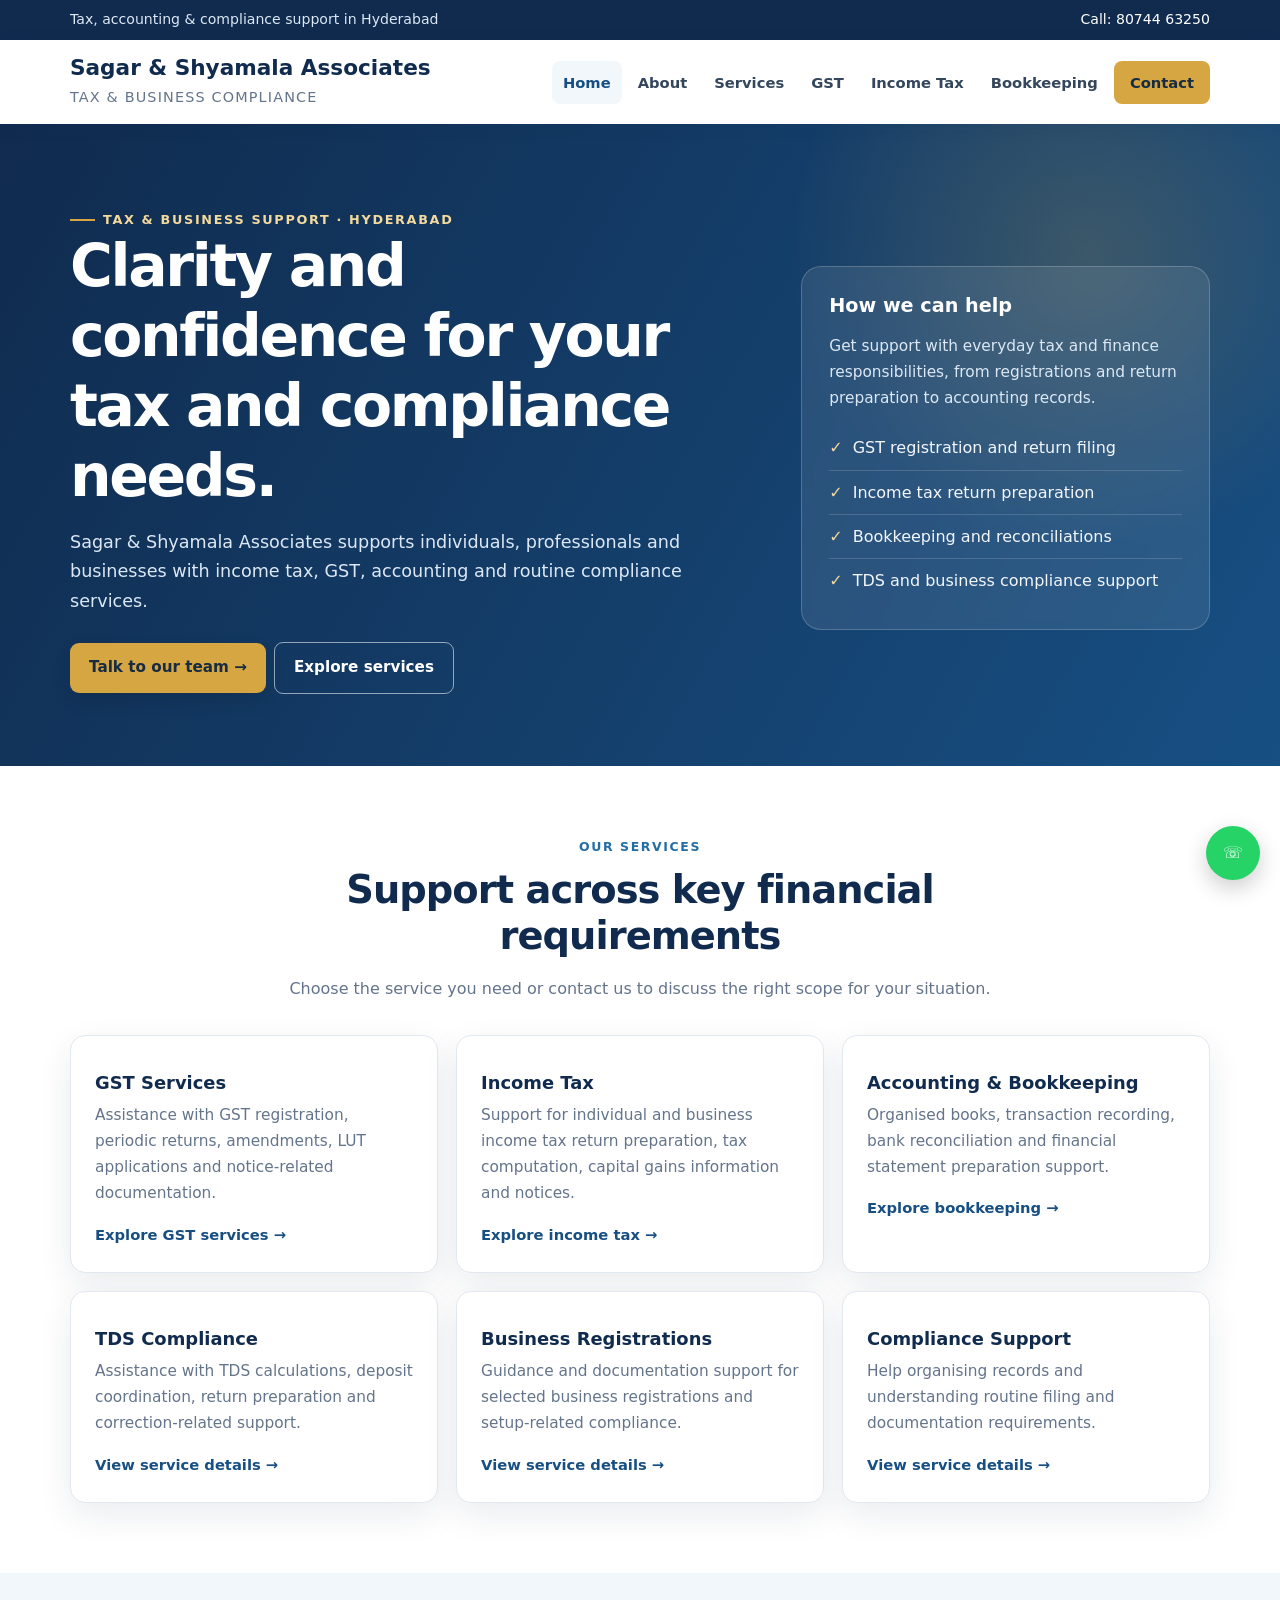
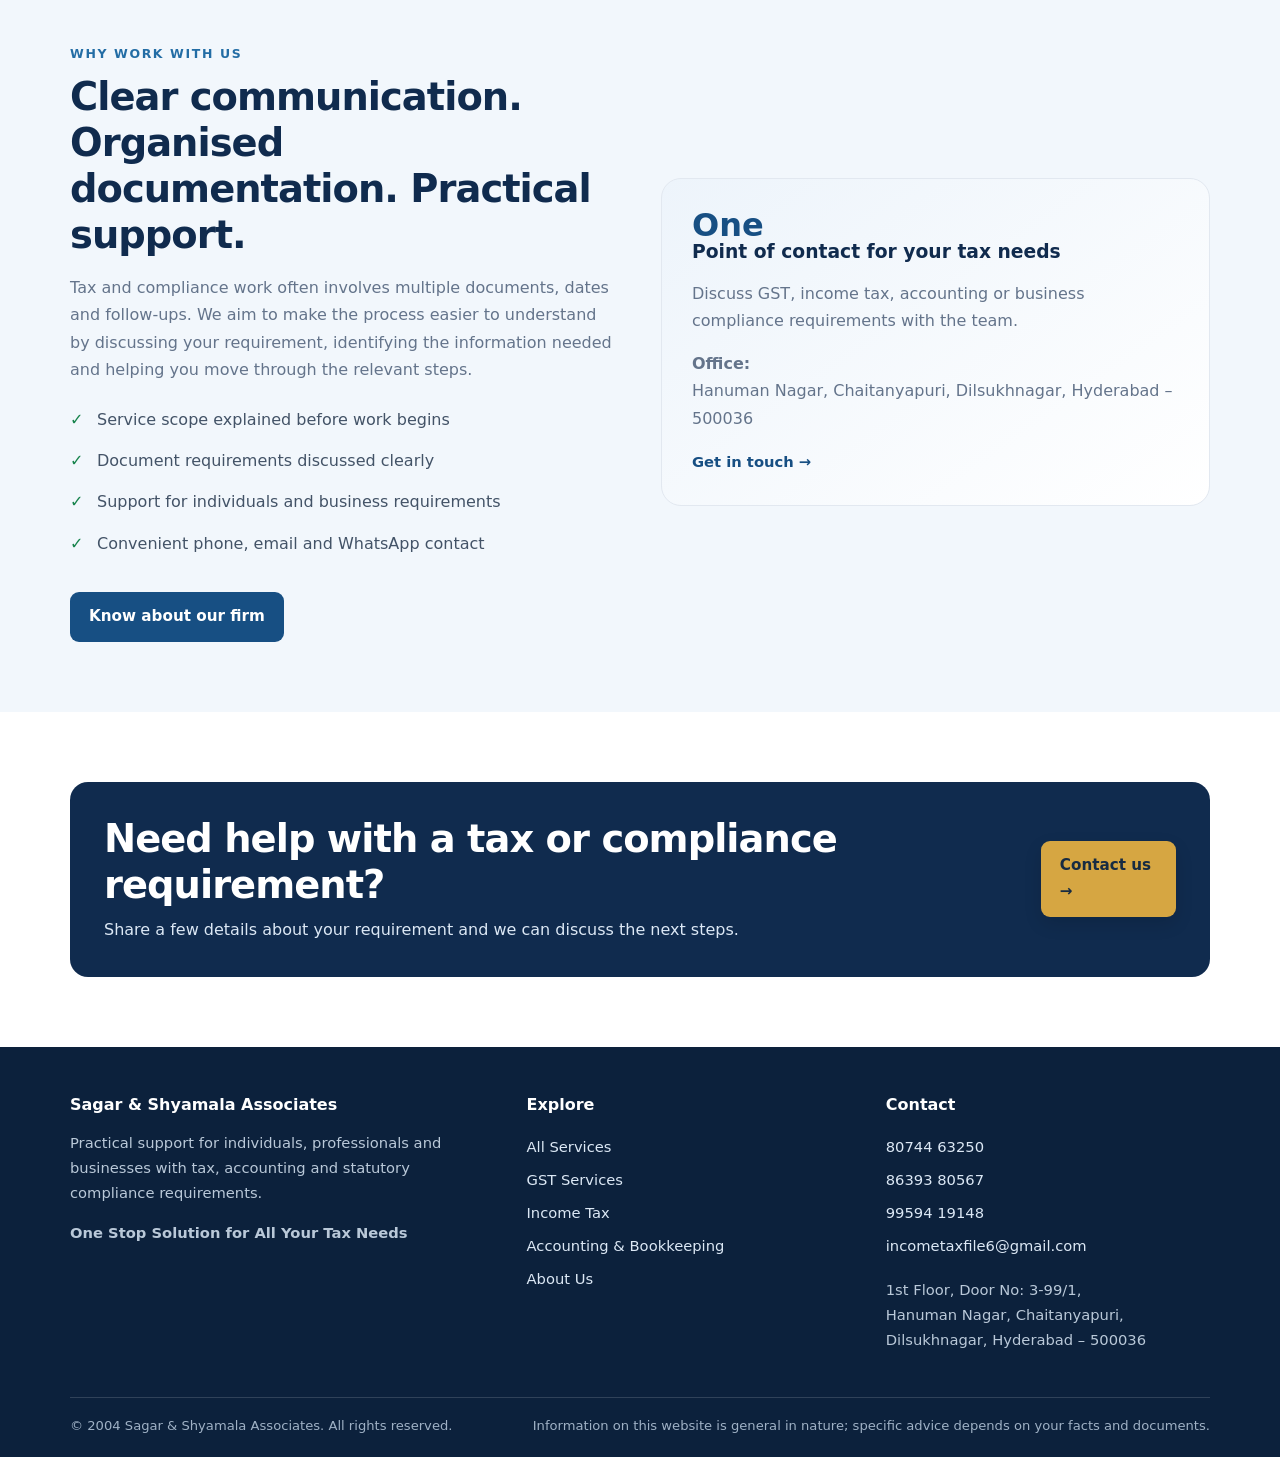
==== commit 46ca67f3: "Update index.html" ====
--- a/index.html
+++ b/index.html
@@ -42,6 +42,5 @@
 <div><h3>Contact</h3><ul><li><a href="tel:+918074463250">80744 63250</a></li><li><a href="tel:+918639380567">86393 80567</a></li><li><a href="tel:+919959419148">99594 19148</a></li><li><a href="mailto:incometaxfile6@gmail.com">incometaxfile6@gmail.com</a></li></ul><p>1st Floor, Door No: 3-99/1,<br>Hanuman Nagar, Chaitanyapuri,<br>Dilsukhnagar, Hyderabad – 500036</p></div>
 </div><div class="footer-bottom"><span>© <span id="year">2004</span> Sagar &amp; Shyamala Associates. All rights reserved.</span><span>Information on this website is general in nature; specific advice depends on your facts and documents.</span></div>
 </div></footer>
-<a class="whatsapp" href="https://wa.me/918074463250" target="_blank" rel="noopener" aria-label="Chat with us on WhatsApp">WA</a>
-<script src="assets/js/site.js" defer></script>
+<a class="whatsapp" href="https://wa.me/918074463250" target="_blank" rel="noopener" aria-label="Chat with us on WhatsApp">☏</a><script src="assets/js/site.js" defer></script>
 </body></html>
--- a/assets/css/style.css
+++ b/assets/css/style.css
@@ -1,5 +1,7 @@
 :root{--navy:#102b4e;--blue:#174f83;--blue2:#236da5;--gold:#d6a642;--ink:#263445;--muted:#64748b;--pale:#f2f7fc;--line:#e2e8f0;--white:#fff;--green:#16834b;--shadow:0 12px 35px rgba(16,43,78,.09)}
-*{box-sizing:border-box}html{scroll-behavior:smooth}body{margin:0;font-family:Inter,ui-sans-serif,system-ui,-apple-system,"Segoe UI",Arial,sans-serif;color:var(--ink);line-height:1.7;background:#fff}a{color:var(--blue);text-decoration:none}a:hover{color:var(--blue2)}img{max-width:100%}.container{width:min(1140px,calc(100% - 40px));margin-inline:auto}.topbar{background:var(--navy);color:#dce8f5;font-size:.88rem}.topbar-inner{display:flex;justify-content:space-between;gap:15px;flex-wrap:wrap;padding:8px 0}.topbar a{color:#fff}.site-header{background:#fff;position:sticky;top:0;z-index:20;box-shadow:0 3px 16px rgba(16,43,78,.07)}.header-inner{display:flex;align-items:center;justify-content:space-between;gap:25px;padding:15px 0}.brand{display:flex;align-items:center;gap:12px;color:var(--navy);min-width:240px}.brand-mark{width:44px;height:44px;border-radius:12px;background:linear-gradient(135deg,var(--navy),var(--blue2));color:#fff;display:grid;place-items:center;font-weight:800;letter-spacing:-1px}.brand strong{display:block;font-size:1.35rem;line-height:1.2}.brand small{display:block;color:var(--muted);font-size:.90rem;letter-spacing:.08em;text-transform:uppercase;margin-top:4px}.nav{display:flex;align-items:center;gap:5px;flex-wrap:wrap}.nav a{color:#34465b;padding:9px 11px;border-radius:8px;font-size:.92rem;font-weight:600}.nav a:hover,.nav a.active{background:var(--pale);color:var(--blue)}.nav .nav-cta{background:var(--gold);color:#172b42;padding-inline:16px}.nav .nav-cta:hover{background:#c8952f;color:#172b42}.menu-toggle{display:none;border:1px solid var(--line);background:#fff;color:var(--navy);border-radius:8px;padding:9px 12px;font-size:1rem}.hero{background:radial-gradient(circle at 85% 20%,rgba(214,166,66,.2),transparent 25%),linear-gradient(120deg,#102b4e,#174f83);color:#fff;padding:78px 0 72px;overflow:hidden}.hero-grid{display:grid;grid-template-columns:1.25fr .75fr;gap:50px;align-items:center}.eyebrow{display:inline-flex;align-items:center;gap:8px;color:#f3d99d;font-size:.8rem;font-weight:800;letter-spacing:.13em;text-transform:uppercase}.eyebrow:before{content:"";width:25px;height:2px;background:var(--gold)}h1,h2,h3{line-height:1.2;color:var(--navy);margin:0 0 16px}h1{font-size:clamp(2.2rem,5vw,3.65rem);letter-spacing:-.04em}.hero h1{color:#fff;max-width:720px}.hero p{color:#dce8f5;font-size:1.1rem;max-width:680px;margin:0 0 25px}.hero-panel{background:rgba(255,255,255,.09);border:1px solid rgba(255,255,255,.2);border-radius:20px;padding:27px;backdrop-filter:blur(5px)}.hero-panel h3{color:#fff;font-size:1.2rem}.hero-panel p{font-size:.96rem;margin-bottom:12px}.hero-list{padding:0;margin:15px 0 0;list-style:none}.hero-list li{padding:8px 0;color:#f4f7fb;border-bottom:1px solid rgba(255,255,255,.15)}.hero-list li:last-child{border:0}.hero-list li:before{content:"✓";color:#f3d99d;font-weight:900;margin-right:10px}.btn{display:inline-flex;align-items:center;justify-content:center;gap:8px;border:0;border-radius:9px;padding:12px 19px;font-weight:750;font-size:.95rem;background:var(--gold);color:#172b42;box-shadow:0 7px 18px rgba(0,0,0,.12)}.btn:hover{background:#e2b958;color:#172b42;transform:translateY(-1px)}.btn-outline{background:transparent;border:1px solid rgba(255,255,255,.55);color:#fff;box-shadow:none;margin-left:8px}.btn-outline:hover{background:rgba(255,255,255,.12);color:#fff}.btn-blue{background:var(--blue);color:#fff;box-shadow:none}.btn-blue:hover{background:var(--navy);color:#fff}.section{padding:70px 0}.section-soft{background:var(--pale)}.section-head{max-width:720px;margin-bottom:32px}.section-head.center{text-align:center;margin-inline:auto}.section-head p{color:var(--muted);margin:0}.kicker{font-size:.78rem;color:var(--blue2);font-weight:800;letter-spacing:.13em;text-transform:uppercase;margin-bottom:10px}.section h2{font-size:clamp(1.75rem,3vw,2.45rem);letter-spacing:-.025em}.grid{display:grid;grid-template-columns:repeat(3,1fr);gap:18px}.grid.two{grid-template-columns:repeat(2,1fr)}.card{background:#fff;border:1px solid var(--line);border-radius:15px;padding:24px;box-shadow:var(--shadow)}.card h3{font-size:1.12rem;margin:12px 0 9px}.card p{color:var(--muted);margin:0 0 14px;font-size:.96rem}.card-link{font-weight:750;font-size:.92rem}.icon-box{width:43px;height:43px;border-radius:12px;background:#eaf2fa;color:var(--blue);display:grid;place-items:center;font-size:1.25rem;font-weight:800}.tick-list{list-style:none;padding:0;margin:15px 0 0}.tick-list li{padding:7px 0 7px 27px;position:relative;color:#435367}.tick-list li:before{content:"✓";position:absolute;left:0;color:var(--green);font-weight:900}.split{display:grid;grid-template-columns:1fr 1fr;gap:42px;align-items:center}.feature-box{background:linear-gradient(145deg,#edf4fb,#fff);border:1px solid var(--line);border-radius:20px;padding:30px}.feature-box .stat{font-size:2rem;font-weight:850;color:var(--blue);line-height:1}.feature-box p{color:var(--muted)}.callout{background:var(--navy);color:#fff;border-radius:18px;padding:34px;display:flex;align-items:center;justify-content:space-between;gap:25px}.callout h2{color:#fff;margin-bottom:8px}.callout p{color:#dce8f5;margin:0}.page-hero{background:linear-gradient(120deg,#edf4fb,#f9fbfd);padding:54px 0}.page-hero h1{font-size:clamp(2rem,4vw,3rem);margin-bottom:12px}.page-hero p{max-width:760px;color:var(--muted);margin:0}.breadcrumbs{font-size:.86rem;color:var(--muted);margin-bottom:14px}.breadcrumbs a{color:var(--blue)}.content{max-width:850px}.content p{color:#536276}.content h2{font-size:1.55rem;margin-top:32px}.content h3{font-size:1.12rem;margin-top:22px}.notice{background:#fff8e8;border-left:4px solid var(--gold);padding:16px 18px;border-radius:0 9px 9px 0;color:#5c4b2b}.contact-grid{display:grid;grid-template-columns:.9fr 1.1fr;gap:25px}.contact-item{padding:17px 0;border-bottom:1px solid var(--line)}.contact-item:last-child{border:0}.contact-item strong{display:block;color:var(--navy);margin-bottom:4px}.contact-item span,.contact-item a{color:var(--muted)}.form-card label{display:block;font-weight:700;font-size:.9rem;color:var(--navy);margin:12px 0 6px}.form-card input,.form-card textarea,.form-card select{width:100%;padding:12px 13px;border:1px solid #cbd5e1;border-radius:8px;font:inherit;color:var(--ink);background:#fff}.form-card textarea{min-height:125px;resize:vertical}.form-card input:focus,.form-card textarea:focus,.form-card select:focus{outline:3px solid rgba(35,109,165,.15);border-color:var(--blue2)}.form-note{font-size:.83rem;color:var(--muted)}.faq{border-bottom:1px solid var(--line);padding:18px 0}.faq h3{font-size:1.03rem;margin:0 0 8px}.faq p{margin:0;color:var(--muted)}.site-footer{background:#0c213c;color:#d5e0ec;padding:48px 0 20px}.footer-grid{display:grid;grid-template-columns:1.3fr 1fr 1fr;gap:35px}.site-footer h3{color:#fff;font-size:1rem}.site-footer p,.site-footer li{color:#b9c8d8;font-size:.92rem}.site-footer ul{list-style:none;padding:0;margin:0}.site-footer li{padding:4px 0}.site-footer a{color:#dce8f5}.footer-bottom{border-top:1px solid rgba(255,255,255,.15);margin-top:30px;padding-top:17px;display:flex;justify-content:space-between;gap:15px;flex-wrap:wrap;font-size:.82rem;color:#9fb1c5}.whatsapp{position:fixed;right:20px;bottom:20px;width:54px;height:54px;border-radius:50%;background:#20bd68;color:#fff;display:grid;place-items:center;font-weight:900;font-size:.8rem;box-shadow:0 8px 22px rgba(0,0,0,.2);z-index:30}.whatsapp:hover{color:#fff;background:#159c53}.muted{color:var(--muted)}.spacer-top{margin-top:28px}.center{text-align:center}.small{font-size:.88rem}
+*{box-sizing:border-box}html{scroll-behavior:smooth}body{margin:0;font-family:Inter,ui-sans-serif,system-ui,-apple-system,"Segoe UI",Arial,sans-serif;color:var(--ink);line-height:1.7;background:#fff}a{color:var(--blue);text-decoration:none}a:hover{color:var(--blue2)}img{max-width:100%}.container{width:min(1140px,calc(100% - 40px));margin-inline:auto}.topbar{background:var(--navy);color:#dce8f5;font-size:.88rem}.topbar-inner{display:flex;justify-content:space-between;gap:15px;flex-wrap:wrap;padding:8px 0}.topbar a{color:#fff}.site-header{background:#fff;position:sticky;top:0;z-index:20;box-shadow:0 3px 16px rgba(16,43,78,.07)}.header-inner{display:flex;align-items:center;justify-content:space-between;gap:25px;padding:15px 0}.brand{display:flex;align-items:center;gap:12px;color:var(--navy);min-width:240px}.brand-mark{width:44px;height:44px;border-radius:12px;background:linear-gradient(135deg,var(--navy),var(--blue2));color:#fff;display:grid;place-items:center;font-weight:800;letter-spacing:-1px}.brand strong{display:block;font-size:1.35rem;line-height:1.2}.brand small{display:block;color:var(--muted);font-size:.90rem;letter-spacing:.08em;text-transform:uppercase;margin-top:4px}.nav{display:flex;align-items:center;gap:5px;flex-wrap:wrap}.nav a{color:#34465b;padding:9px 11px;border-radius:8px;font-size:.92rem;font-weight:600}.nav a:hover,.nav a.active{background:var(--pale);color:var(--blue)}.nav .nav-cta{background:var(--gold);color:#172b42;padding-inline:16px}.nav .nav-cta:hover{background:#c8952f;color:#172b42}.menu-toggle{display:none;border:1px solid var(--line);background:#fff;color:var(--navy);border-radius:8px;padding:9px 12px;font-size:1rem}.hero{background:radial-gradient(circle at 85% 20%,rgba(214,166,66,.2),transparent 25%),linear-gradient(120deg,#102b4e,#174f83);color:#fff;padding:78px 0 72px;overflow:hidden}.hero-grid{display:grid;grid-template-columns:1.25fr .75fr;gap:50px;align-items:center}.eyebrow{display:inline-flex;align-items:center;gap:8px;color:#f3d99d;font-size:.8rem;font-weight:800;letter-spacing:.13em;text-transform:uppercase}.eyebrow:before{content:"";width:25px;height:2px;background:var(--gold)}h1,h2,h3{line-height:1.2;color:var(--navy);margin:0 0 16px}h1{font-size:clamp(2.2rem,5vw,3.65rem);letter-spacing:-.04em}.hero h1{color:#fff;max-width:720px}.hero p{color:#dce8f5;font-size:1.1rem;max-width:680px;margin:0 0 25px}.hero-panel{background:rgba(255,255,255,.09);border:1px solid rgba(255,255,255,.2);border-radius:20px;padding:27px;backdrop-filter:blur(5px)}.hero-panel h3{color:#fff;font-size:1.2rem}.hero-panel p{font-size:.96rem;margin-bottom:12px}.hero-list{padding:0;margin:15px 0 0;list-style:none}.hero-list li{padding:8px 0;color:#f4f7fb;border-bottom:1px solid rgba(255,255,255,.15)}.hero-list li:last-child{border:0}.hero-list li:before{content:"✓";color:#f3d99d;font-weight:900;margin-right:10px}.btn{display:inline-flex;align-items:center;justify-content:center;gap:8px;border:0;border-radius:9px;padding:12px 19px;font-weight:750;font-size:.95rem;background:var(--gold);color:#172b42;box-shadow:0 7px 18px rgba(0,0,0,.12)}.btn:hover{background:#e2b958;color:#172b42;transform:translateY(-1px)}.btn-outline{background:transparent;border:1px solid rgba(255,255,255,.55);color:#fff;box-shadow:none;margin-left:8px}.btn-outline:hover{background:rgba(255,255,255,.12);color:#fff}.btn-blue{background:var(--blue);color:#fff;box-shadow:none}.btn-blue:hover{background:var(--navy);color:#fff}.section{padding:70px 0}.section-soft{background:var(--pale)}.section-head{max-width:720px;margin-bottom:32px}.section-head.center{text-align:center;margin-inline:auto}.section-head p{color:var(--muted);margin:0}.kicker{font-size:.78rem;color:var(--blue2);font-weight:800;letter-spacing:.13em;text-transform:uppercase;margin-bottom:10px}.section h2{font-size:clamp(1.75rem,3vw,2.45rem);letter-spacing:-.025em}.grid{display:grid;grid-template-columns:repeat(3,1fr);gap:18px}.grid.two{grid-template-columns:repeat(2,1fr)}.card{background:#fff;border:1px solid var(--line);border-radius:15px;padding:24px;box-shadow:var(--shadow)}.card h3{font-size:1.12rem;margin:12px 0 9px}.card p{color:var(--muted);margin:0 0 14px;font-size:.96rem}.card-link{font-weight:750;font-size:.92rem}.icon-box{width:43px;height:43px;border-radius:12px;background:#eaf2fa;color:var(--blue);display:grid;place-items:center;font-size:1.25rem;font-weight:800}.tick-list{list-style:none;padding:0;margin:15px 0 0}.tick-list li{padding:7px 0 7px 27px;position:relative;color:#435367}.tick-list li:before{content:"✓";position:absolute;left:0;color:var(--green);font-weight:900}.split{display:grid;grid-template-columns:1fr 1fr;gap:42px;align-items:center}.feature-box{background:linear-gradient(145deg,#edf4fb,#fff);border:1px solid var(--line);border-radius:20px;padding:30px}.feature-box .stat{font-size:2rem;font-weight:850;color:var(--blue);line-height:1}.feature-box p{color:var(--muted)}.callout{background:var(--navy);color:#fff;border-radius:18px;padding:34px;display:flex;align-items:center;justify-content:space-between;gap:25px}.callout h2{color:#fff;margin-bottom:8px}.callout p{color:#dce8f5;margin:0}.page-hero{background:linear-gradient(120deg,#edf4fb,#f9fbfd);padding:54px 0}.page-hero h1{font-size:clamp(2rem,4vw,3rem);margin-bottom:12px}.page-hero p{max-width:760px;color:var(--muted);margin:0}.breadcrumbs{font-size:.86rem;color:var(--muted);margin-bottom:14px}.breadcrumbs a{color:var(--blue)}.content{max-width:850px}.content p{color:#536276}.content h2{font-size:1.55rem;margin-top:32px}.content h3{font-size:1.12rem;margin-top:22px}.notice{background:#fff8e8;border-left:4px solid var(--gold);padding:16px 18px;border-radius:0 9px 9px 0;color:#5c4b2b}.contact-grid{display:grid;grid-template-columns:.9fr 1.1fr;gap:25px}.contact-item{padding:17px 0;border-bottom:1px solid var(--line)}.contact-item:last-child{border:0}.contact-item strong{display:block;color:var(--navy);margin-bottom:4px}.contact-item span,.contact-item a{color:var(--muted)}.form-card label{display:block;font-weight:700;font-size:.9rem;color:var(--navy);margin:12px 0 6px}.form-card input,.form-card textarea,.form-card select{width:100%;padding:12px 13px;border:1px solid #cbd5e1;border-radius:8px;font:inherit;color:var(--ink);background:#fff}.form-card textarea{min-height:125px;resize:vertical}.form-card input:focus,.form-card textarea:focus,.form-card select:focus{outline:3px solid rgba(35,109,165,.15);border-color:var(--blue2)}.form-note{font-size:.83rem;color:var(--muted)}.faq{border-bottom:1px solid var(--line);padding:18px 0}.faq h3{font-size:1.03rem;margin:0 0 8px}.faq p{margin:0;color:var(--muted)}.site-footer{background:#0c213c;color:#d5e0ec;padding:48px 0 20px}.footer-grid{display:grid;grid-template-columns:1.3fr 1fr 1fr;gap:35px}.site-footer h3{color:#fff;font-size:1rem}.site-footer p,.site-footer li{color:#b9c8d8;font-size:.92rem}.site-footer ul{list-style:none;padding:0;margin:0}.site-footer li{padding:4px 0}.site-footer a{color:#dce8f5}.footer-bottom{border-top:1px solid rgba(255,255,255,.15);margin-top:30px;padding-top:17px;display:flex;justify-content:space-between;gap:15px;flex-wrap:wrap;font-size:.82rem;color:#9fb1c5}.whatsapp{position:fixed;right:20px;bottom:20px;width:54px;height:54px;border-radius:50%;background:#25D366;color:#fff;display:grid;place-items:center;box-shadow:0 8px 22px rgba(0,0,0,.2);z-index:30;transition:background .2s ease,transform .2s ease}
+.whatsapp svg{width:30px;height:30px;display:block}
+.whatsapp:hover{color:#fff;background:#1ebe5d;transform:scale(1.05)}.muted{color:var(--muted)}.spacer-top{margin-top:28px}.center{text-align:center}.small{font-size:.88rem}
 @media(max-width:900px){.header-inner{align-items:flex-start}.menu-toggle{display:block;margin-left:auto}.nav{display:none;position:absolute;left:0;right:0;top:100%;background:#fff;padding:12px 20px 18px;box-shadow:0 12px 20px rgba(0,0,0,.1);flex-direction:column;align-items:stretch}.nav.open{display:flex}.nav a{padding:11px 12px}.hero-grid,.split,.contact-grid{grid-template-columns:1fr}.hero-grid{gap:28px}.hero{padding:58px 0}.grid{grid-template-columns:repeat(2,1fr)}.footer-grid{grid-template-columns:1fr 1fr}}
 @media(max-width:600px){.container{width:min(100% - 30px,1140px)}.topbar-inner{font-size:.8rem}.brand{min-width:0}.brand strong{font-size:1.10rem}.brand small{font-size:.62rem}.brand-mark{width:39px;height:39px}.grid,.grid.two,.footer-grid{grid-template-columns:1fr}.section{padding:52px 0}.hero{padding:48px 0}.hero p{font-size:1rem}.btn-outline{margin:10px 0 0}.callout{align-items:flex-start;flex-direction:column;padding:26px}.page-hero{padding:40px 0}.card{padding:21px}}
 @media(prefers-reduced-motion:reduce){html{scroll-behavior:auto}*,*:before,*:after{transition:none!important}}
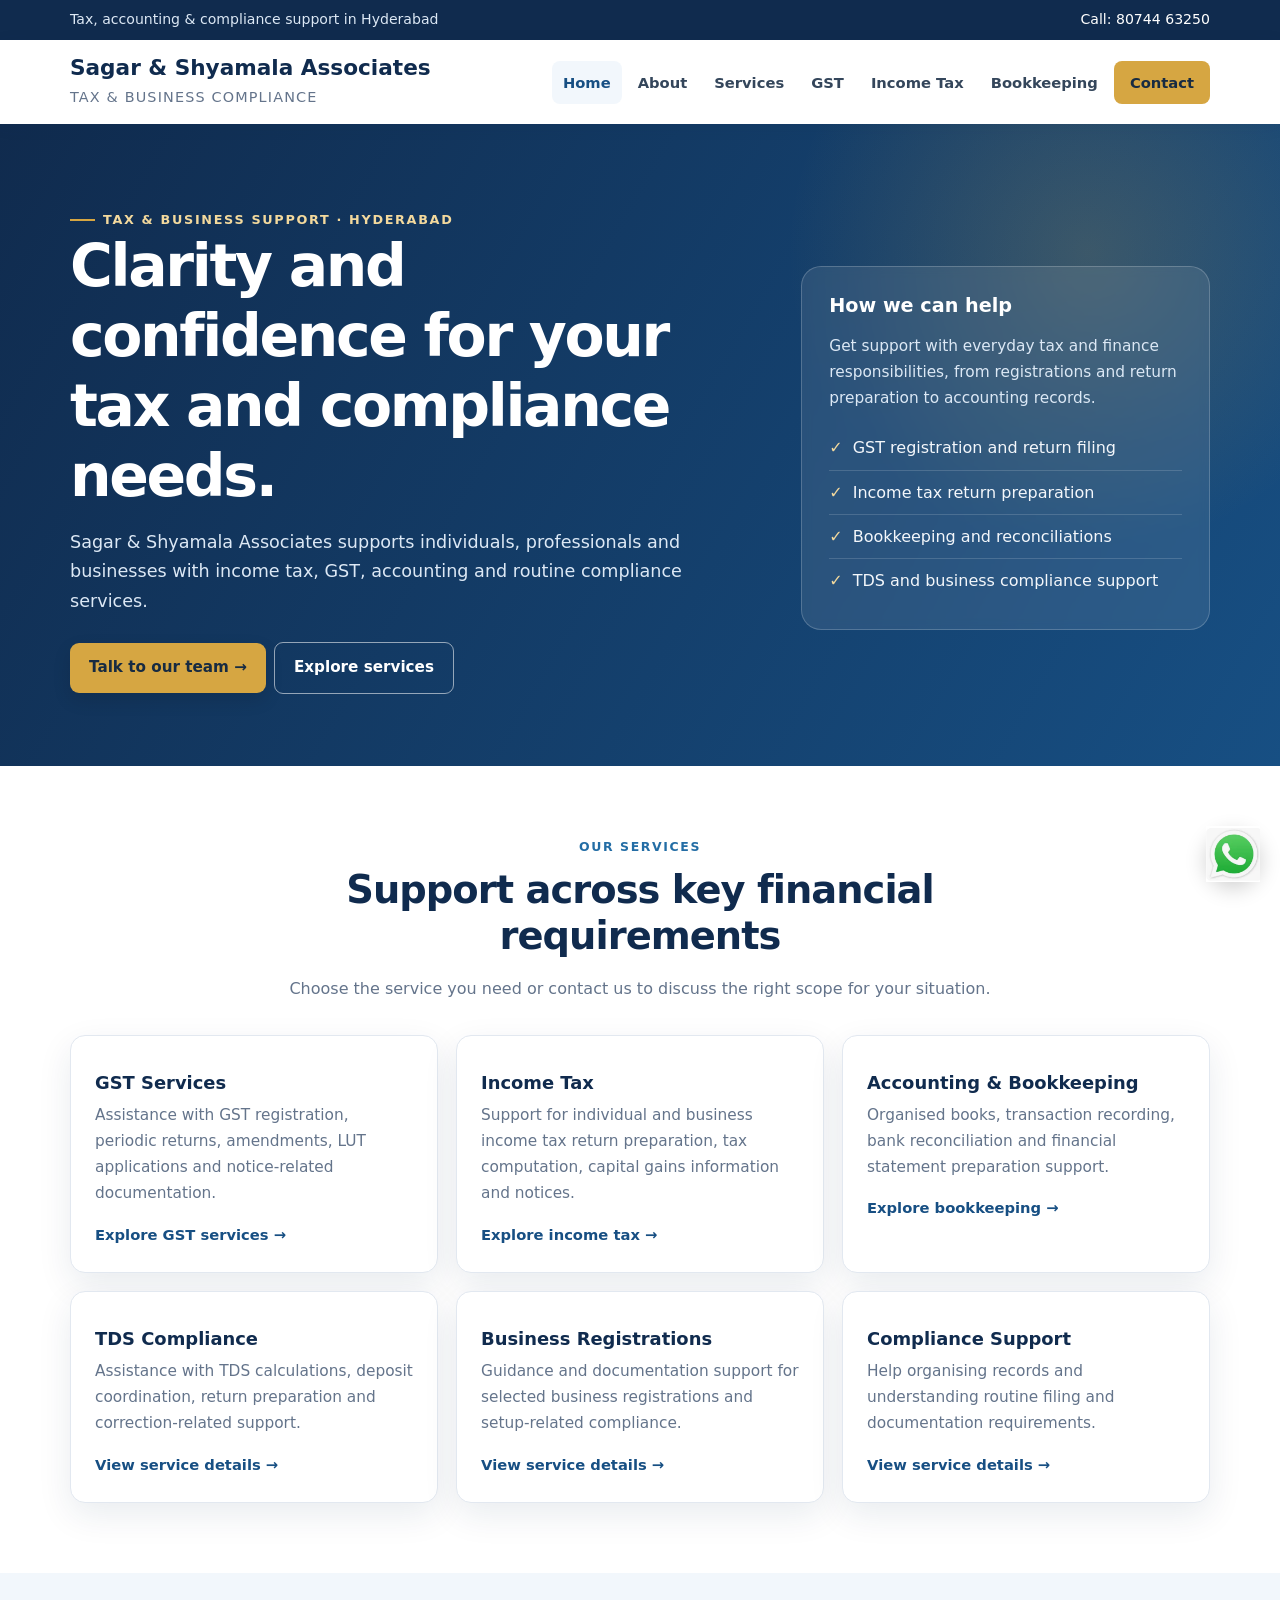
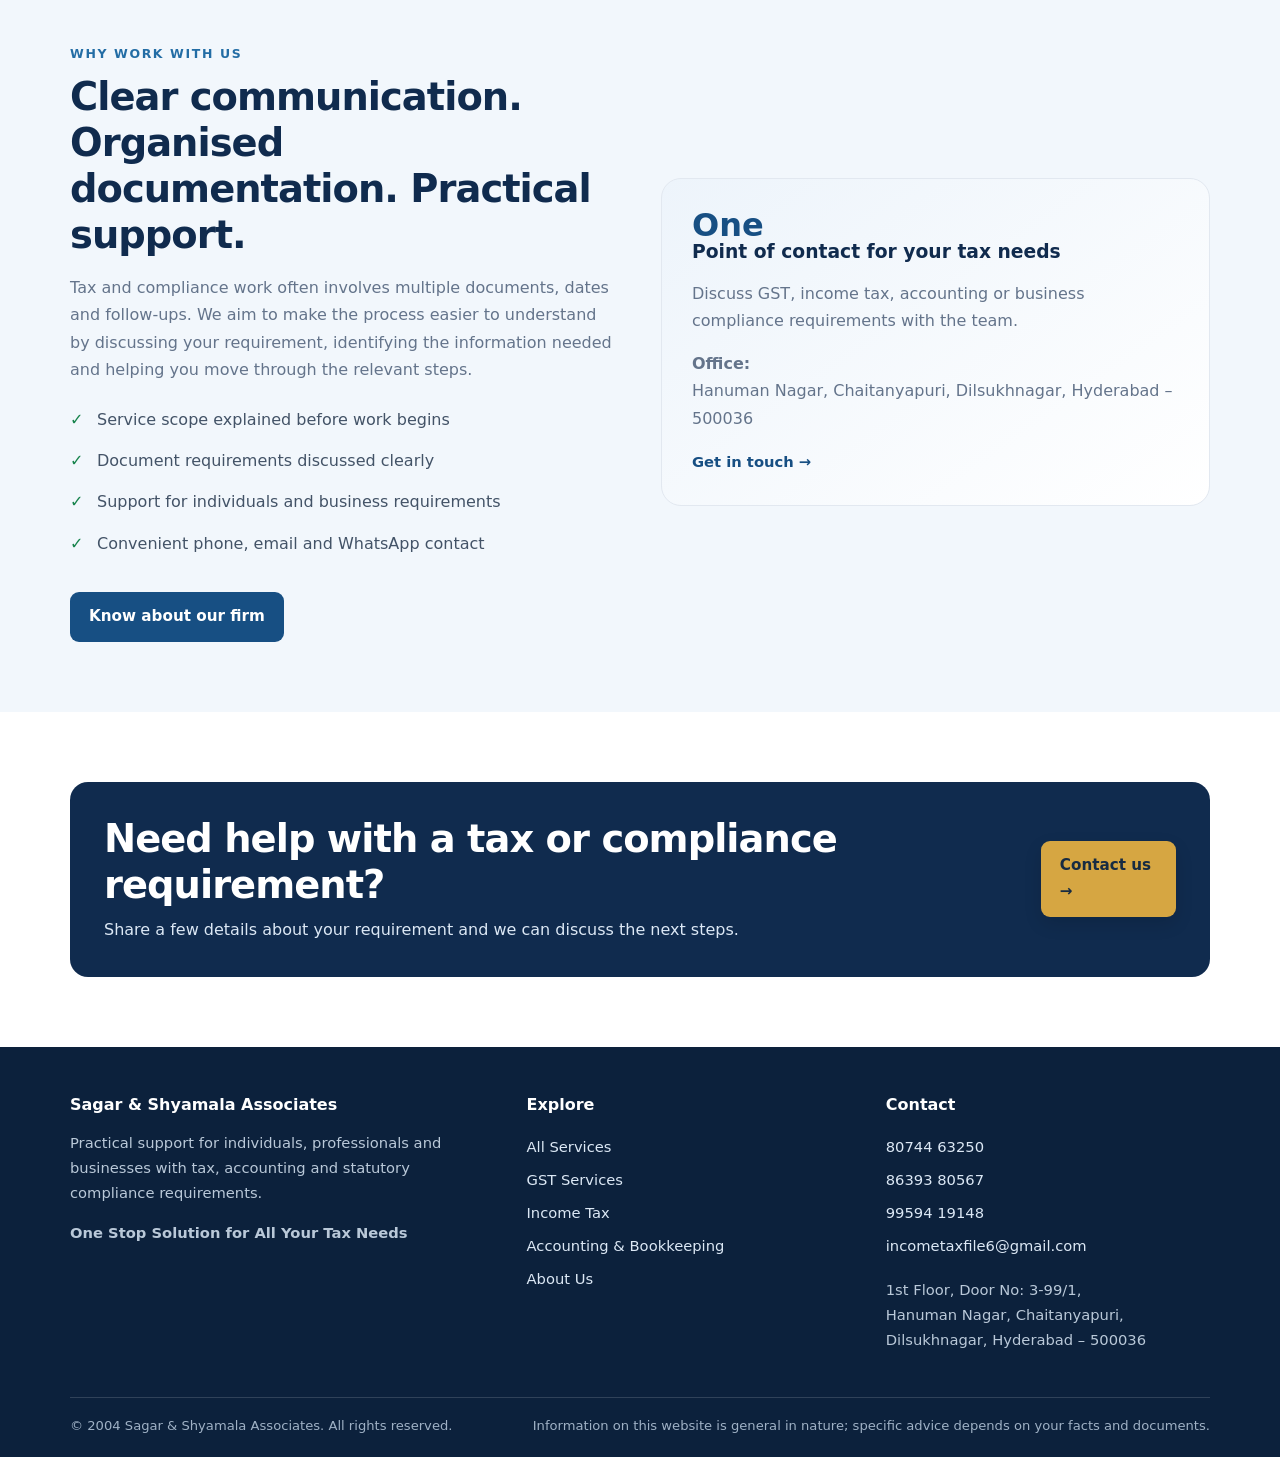
==== commit eb64958d: "Update index.html" ====
--- a/index.html
+++ b/index.html
@@ -42,5 +42,7 @@
 <div><h3>Contact</h3><ul><li><a href="tel:+918074463250">80744 63250</a></li><li><a href="tel:+918639380567">86393 80567</a></li><li><a href="tel:+919959419148">99594 19148</a></li><li><a href="mailto:incometaxfile6@gmail.com">incometaxfile6@gmail.com</a></li></ul><p>1st Floor, Door No: 3-99/1,<br>Hanuman Nagar, Chaitanyapuri,<br>Dilsukhnagar, Hyderabad – 500036</p></div>
 </div><div class="footer-bottom"><span>© <span id="year">2004</span> Sagar &amp; Shyamala Associates. All rights reserved.</span><span>Information on this website is general in nature; specific advice depends on your facts and documents.</span></div>
 </div></footer>
-<a class="whatsapp" href="https://wa.me/918074463250" target="_blank" rel="noopener" aria-label="Chat with us on WhatsApp">☏</a><script src="assets/js/site.js" defer></script>
+<a class="whatsapp" href="https://wa.me/918074463250" target="_blank" rel="noopener" aria-label="Chat with us on WhatsApp">
+  <img src="assets/images/whatsapp-icon.png" alt="WhatsApp">
+</a><script src="assets/js/site.js" defer></script>
 </body></html>
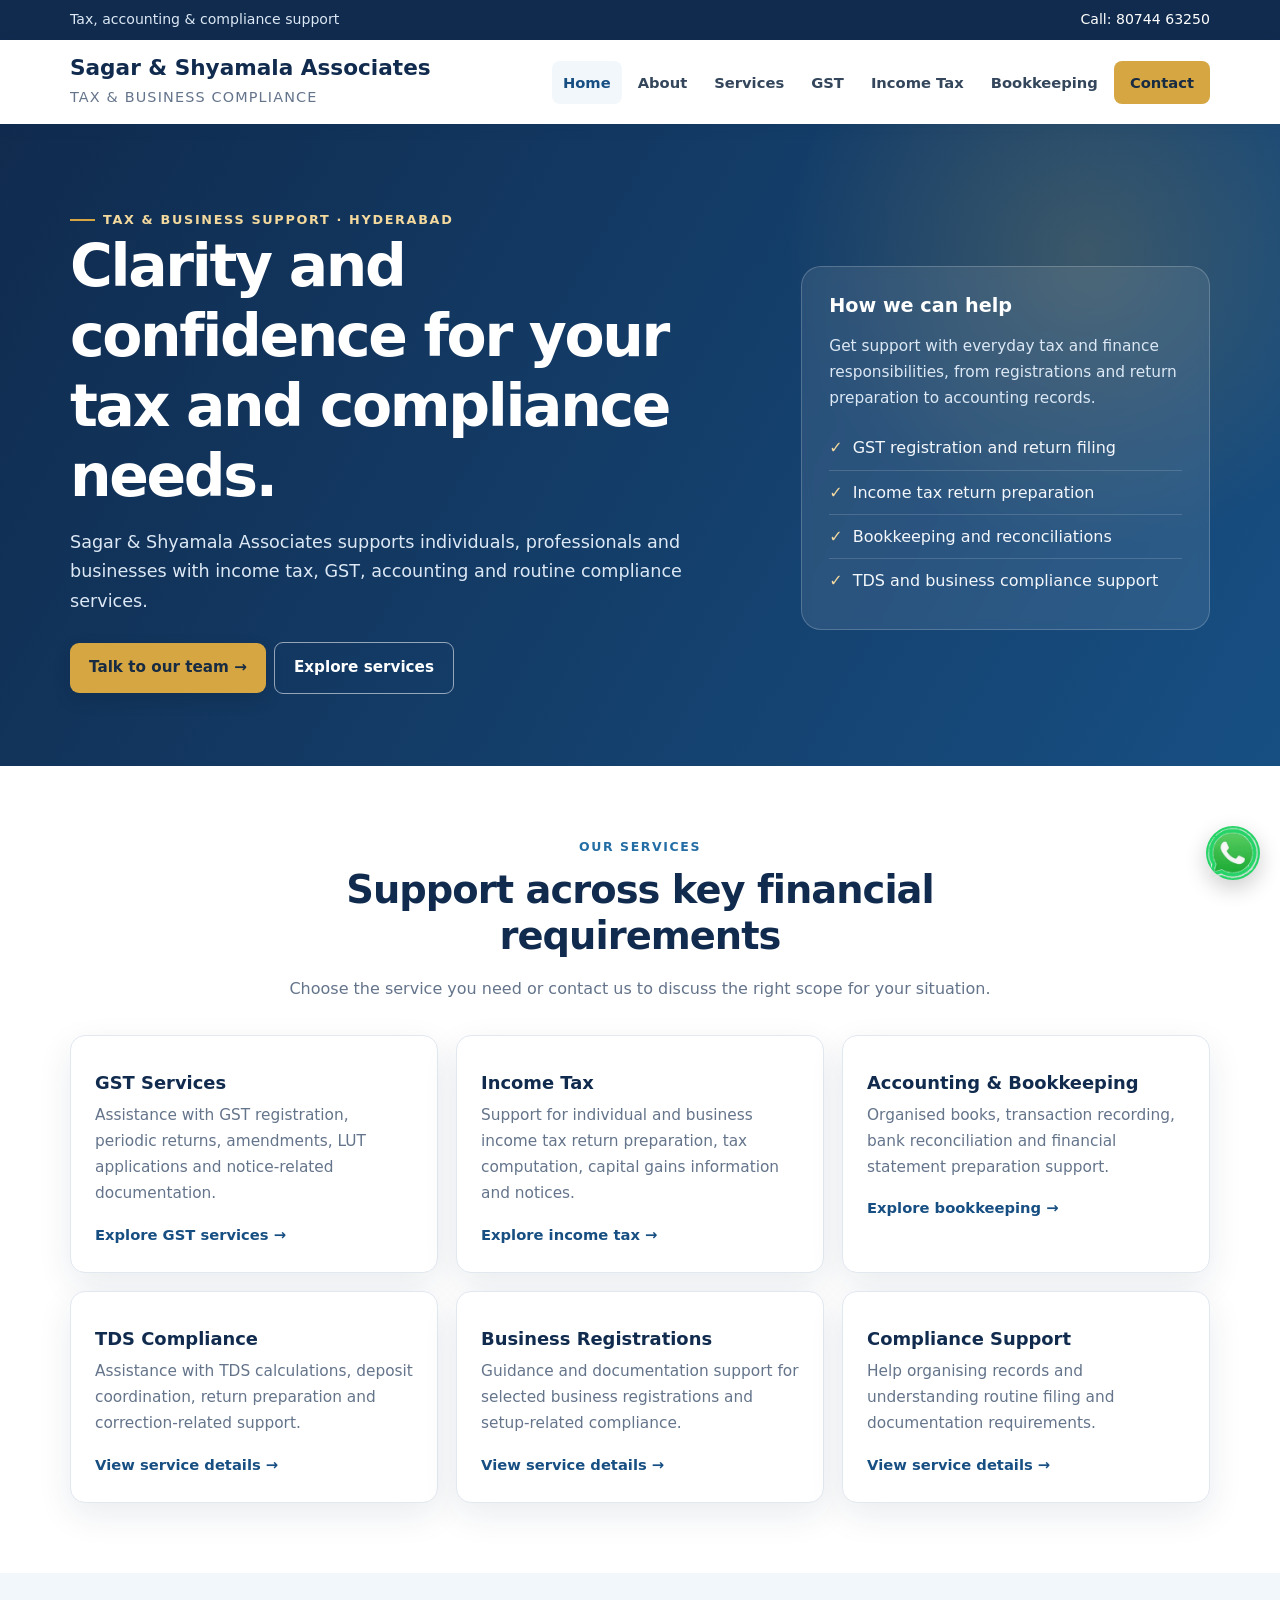
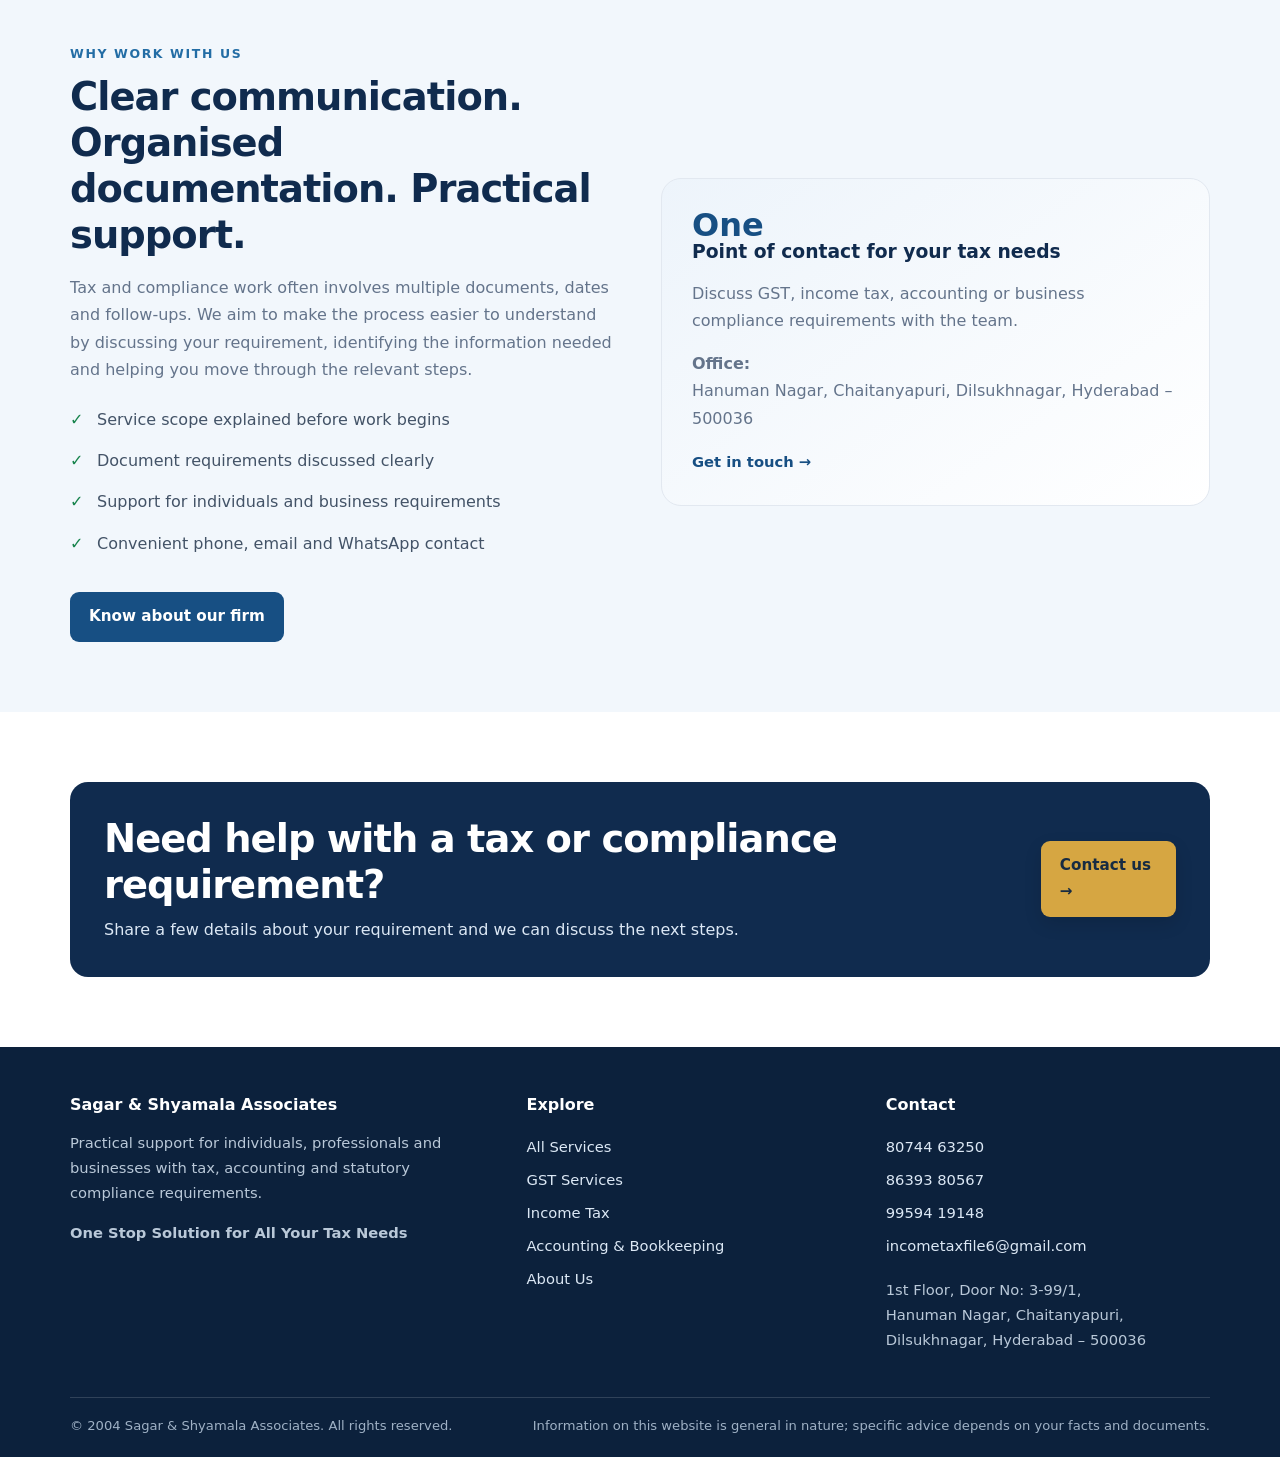
==== commit dbcff8d2: "Update index.html" ====
--- a/index.html
+++ b/index.html
@@ -10,7 +10,7 @@
 <link rel="icon" href="data:image/svg+xml,%3Csvg xmlns='http://www.w3.org/2000/svg' viewBox='0 0 64 64'%3E%3Crect width='64' height='64' rx='14' fill='%23102b4e'/%3E%3Ctext x='50%25' y='55%25' font-size='24' text-anchor='middle' fill='white' font-family='Arial' font-weight='bold'%3ESS%3C/text%3E%3C/svg%3E">
 </head>
 <body>
-<div class="topbar"><div class="container topbar-inner"><span>Tax, accounting &amp; compliance support in Hyderabad</span><span><a href="tel:+918074463250">Call: 80744 63250</a> </span></div></div>
+<div class="topbar"><div class="container topbar-inner"><span>Tax, accounting &amp; compliance support</span><span><a href="tel:+918074463250">Call: 80744 63250</a> </span></div></div>
 <header class="site-header"><div class="container header-inner">
 <a class="brand" href="index.html" aria-label="Sagar and Shyamala Associates home"><span><strong>Sagar &amp; Shyamala Associates</strong><small>Tax &amp; Business Compliance</small></span></a>
 <button class="menu-toggle" type="button" aria-expanded="false" aria-controls="main-nav">Menu ☰</button>
